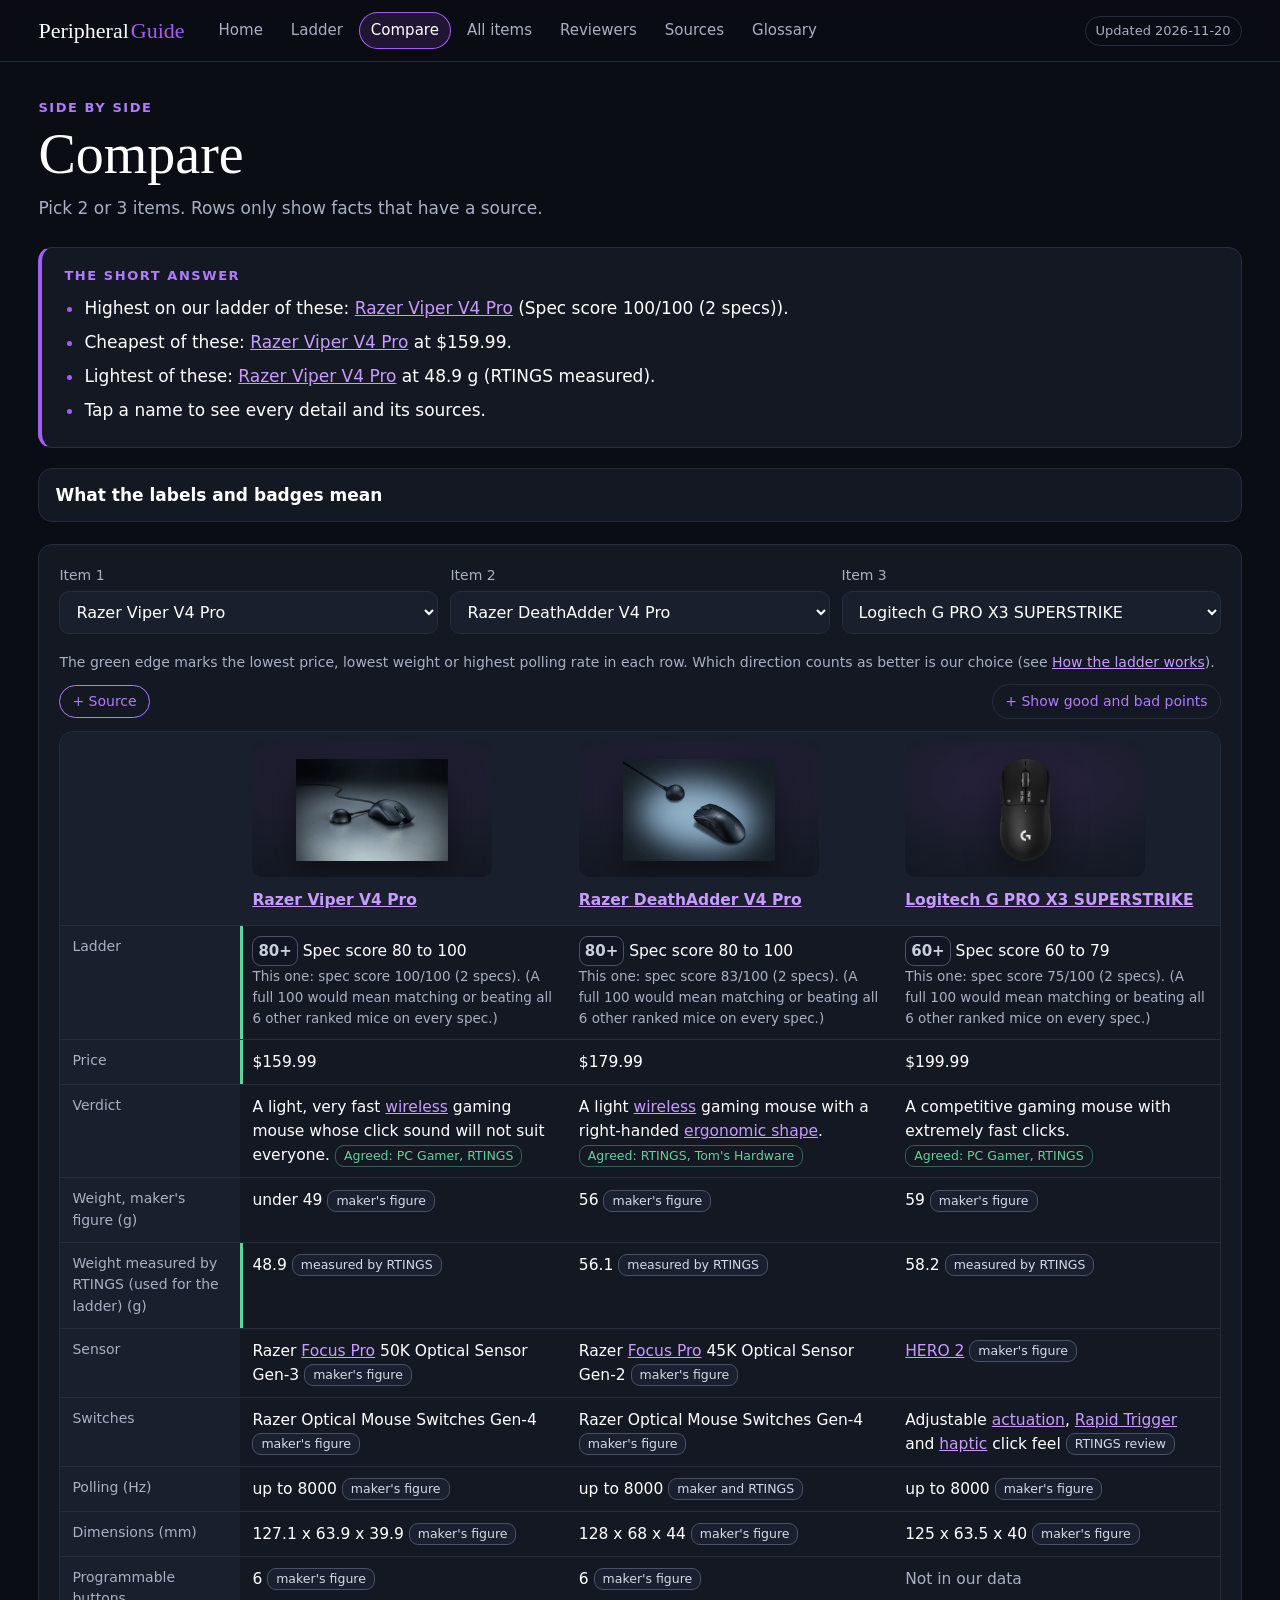
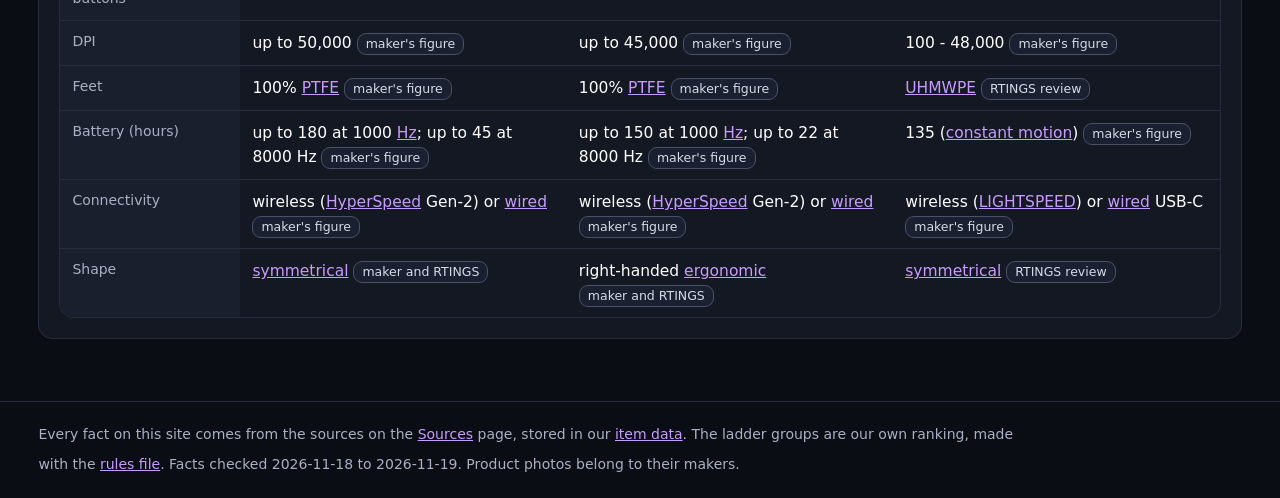
==== compare.html @ bcad7856 "Add files via upload" ====
<!doctype html>
<html lang="en"><head><meta charset="utf-8"><meta name="viewport" content="width=device-width,initial-scale=1">
<title>Compare · Peripheral Guide</title><meta name="description" content="Pick 2 or 3 items. Rows only show facts that have a source.">
<link rel="stylesheet" href="assets/style.css"></head>
<body data-page="compare">
<header class="top"><div class="top-in"><a class="brand" href="index.html">Peripheral<span>Guide</span></a>
<button class="menu-btn" type="button" aria-expanded="false" aria-controls="mainnav">Menu</button><nav id="mainnav" aria-label="Main"><a href="index.html">Home</a><a href="ladder.html">Ladder</a><a href="compare.html" aria-current="page">Compare</a><a href="items.html">All items</a><a href="reviewers.html">Reviewers</a><a href="sources.html">Sources</a><a href="glossary.html">Glossary</a></nav><span class="updated">Updated 2026-11-20</span></div></header>
<main>
<div class="hero"><p class="label">Side by side</p><h1>Compare</h1><p class="help">Pick 2 or 3 items. Rows only show facts that have a source.</p></div>
<section class="answer" aria-label="Short answer"><h2>The short answer</h2><ul><li><span class="js-fill">Pick items above to see the answer.</span></li></ul></section>
<details class="keys"><summary>What the labels and badges mean</summary><div class="keys-in"><div><h3>Labels on sentences</h3><dl><dt><span class="chip agreed">Agreed</span></dt><dd>Two or more different <a class="gl" href="glossary.html#outlet" title="Our word for one review site or reviewer, like RTINGS, PC Gamer or boardzy. When an outlet puts an item on its best-of list or in its top group, we say it &quot;recommends&quot; the item. Each outlet counts once, even if it recommends an item in two lists.">outlets</a> say it.</dd><dt><span class="chip opinion">Opinion: NAME</span></dt><dd>Only one outlet says it.</dd><dt><span class="chip fact">Fact</span></dt><dd>A spec, price or test result from a maker page or a lab test (RTINGS). No opinion in it.</dd><dt><span class="chip reported">Reported: NAME</span></dt><dd>A plain fact, not an opinion, but only a review site or a store states it. No maker page or lab test confirms it yet.</dd><dt><span class="chip unverified">Unverified</span></dt><dd>We could not confirm it. It is not used for ranking, filters or "cheapest".</dd></dl></div><div><h3>Badges on cards</h3><dl><dt><span class="tier t-S" role="img" aria-label="Spec score group 80 to 100">80+</span><span class="tier t-A" role="img" aria-label="Spec score group 60 to 79">60+</span><span class="tier t-B" role="img" aria-label="Spec score group 40 to 59">40+</span><span class="tier t-C" role="img" aria-label="Spec score group under 40">&lt;40</span></dt><dd>Mice and keyboards only: our spec score out of 100. It counts only 2 or 3 gaming specs, not comfort, shape or features. It is not an overall grade.</dd><dt><span class="tier t-SRC" role="img" aria-label="Recommended by 2 outlets">2</span><span class="tier t-SRC" role="img" aria-label="Recommended by 1 outlet">1</span></dt><dd>Mousepads and skates only: how many outlets recommend it. A number, not a grade.</dd><dt><span class="tier t-X" role="img" aria-label="Avoid: a reviewer says to avoid it">✕</span></dt><dd>A reviewer says to avoid it.</dd><dt><span class="tier t-NA" role="img" aria-label="Not ranked">?</span></dt><dd>Not ranked: a spec we compare is missing or not comparable.</dd><dt><span class="tier t-NA" role="img" aria-label="Built for work, not ranked">W</span></dt><dd>Built for work, so not ranked on gaming specs.</dd></dl></div></div><p class="small"><a href="glossary.html">Glossary of words</a> · <a href="ladder.html">How the ladder works</a></p></details>
<section class="block"><div class="pickers"><label>Item 1<select id="pick1"><optgroup label="Mice"><option value="corsair-katar-pro-xt">Corsair KATAR PRO XT</option><option value="logitech-g-pro-x-superlight-2">Logitech G PRO X SUPERLIGHT 2</option><option value="logitech-g-pro-x3-superstrike">Logitech G PRO X3 SUPERSTRIKE</option><option value="logitech-g305-lightspeed">Logitech G305 LIGHTSPEED</option><option value="logitech-g502-x-plus">Logitech G502 X PLUS</option><option value="logitech-mx-master-4">Logitech MX Master 4</option><option value="razer-basilisk-v3">Razer Basilisk V3</option><option value="razer-deathadder-v4-pro">Razer DeathAdder V4 Pro</option><option value="razer-viper-v4-pro">Razer Viper V4 Pro</option><option value="vxe-r1-pro">VXE R1 Pro (Dragonfly R1 Pro)</option></optgroup><optgroup label="Keyboards"><option value="asus-rog-strix-scope-ii-96-wireless">ASUS ROG Strix Scope II 96 Wireless</option><option value="corsair-k70-core">Corsair K70 CORE</option><option value="ducky-ok-m">Ducky OK-M</option><option value="keychron-k2-ultra-8k">Keychron K2 Ultra 8K</option><option value="keychron-q6-ultra-8k">Keychron Q6 Ultra 8K</option><option value="keychron-v1-ultra-8k">Keychron V1 Ultra 8K</option><option value="lemokey-p1-he">Lemokey P1 HE</option><option value="logitech-mx-keys-s">Logitech MX Keys S</option><option value="monsgeek-fun60-ultra">MonsGeek FUN60 Ultra</option><option value="wooting-80he">Wooting 80HE</option></optgroup><optgroup label="Mousepads"><option value="artisan-ninja-fx-zero">ARTISAN NINJA FX ZERO</option><option value="cooler-master-mp511">Cooler Master MP511</option><option value="corsair-mm350">Corsair MM350</option><option value="logitech-powerplay-2">Logitech G POWERPLAY 2</option><option value="pulsar-superglide-glass-pad">Pulsar Superglide Glass Mousepad</option><option value="razer-atlas">Razer Atlas</option><option value="razer-firefly-v2-pro">Razer Firefly V2 Pro</option><option value="steelseries-qck-heavy">SteelSeries QcK Heavy</option><option value="zowie-g-sr-ii">ZOWIE G-SR II</option></optgroup><optgroup label="Mouse skates"><option value="corepad-skatez-pro-max">Corepad PRO MAX Skatez</option><option value="esptiger-ice-v2">ESPTiger ICE V2</option><option value="pulsar-superglide-skates">Pulsar Superglide (glass skates)</option><option value="unusual-way-magic-ice">Unusual Way Magic Ice</option><option value="xraypad-jade">X-raypad Jade</option><option value="xraypad-obsidian">X-raypad Obsidian</option><option value="xraypad-obsidian-air">X-raypad Obsidian Air</option><option value="xraypad-obsidian-pro">X-raypad Obsidian Pro</option></optgroup></select></label><label>Item 2<select id="pick2"><optgroup label="Mice"><option value="corsair-katar-pro-xt">Corsair KATAR PRO XT</option><option value="logitech-g-pro-x-superlight-2">Logitech G PRO X SUPERLIGHT 2</option><option value="logitech-g-pro-x3-superstrike">Logitech G PRO X3 SUPERSTRIKE</option><option value="logitech-g305-lightspeed">Logitech G305 LIGHTSPEED</option><option value="logitech-g502-x-plus">Logitech G502 X PLUS</option><option value="logitech-mx-master-4">Logitech MX Master 4</option><option value="razer-basilisk-v3">Razer Basilisk V3</option><option value="razer-deathadder-v4-pro">Razer DeathAdder V4 Pro</option><option value="razer-viper-v4-pro">Razer Viper V4 Pro</option><option value="vxe-r1-pro">VXE R1 Pro (Dragonfly R1 Pro)</option></optgroup><optgroup label="Keyboards"><option value="asus-rog-strix-scope-ii-96-wireless">ASUS ROG Strix Scope II 96 Wireless</option><option value="corsair-k70-core">Corsair K70 CORE</option><option value="ducky-ok-m">Ducky OK-M</option><option value="keychron-k2-ultra-8k">Keychron K2 Ultra 8K</option><option value="keychron-q6-ultra-8k">Keychron Q6 Ultra 8K</option><option value="keychron-v1-ultra-8k">Keychron V1 Ultra 8K</option><option value="lemokey-p1-he">Lemokey P1 HE</option><option value="logitech-mx-keys-s">Logitech MX Keys S</option><option value="monsgeek-fun60-ultra">MonsGeek FUN60 Ultra</option><option value="wooting-80he">Wooting 80HE</option></optgroup><optgroup label="Mousepads"><option value="artisan-ninja-fx-zero">ARTISAN NINJA FX ZERO</option><option value="cooler-master-mp511">Cooler Master MP511</option><option value="corsair-mm350">Corsair MM350</option><option value="logitech-powerplay-2">Logitech G POWERPLAY 2</option><option value="pulsar-superglide-glass-pad">Pulsar Superglide Glass Mousepad</option><option value="razer-atlas">Razer Atlas</option><option value="razer-firefly-v2-pro">Razer Firefly V2 Pro</option><option value="steelseries-qck-heavy">SteelSeries QcK Heavy</option><option value="zowie-g-sr-ii">ZOWIE G-SR II</option></optgroup><optgroup label="Mouse skates"><option value="corepad-skatez-pro-max">Corepad PRO MAX Skatez</option><option value="esptiger-ice-v2">ESPTiger ICE V2</option><option value="pulsar-superglide-skates">Pulsar Superglide (glass skates)</option><option value="unusual-way-magic-ice">Unusual Way Magic Ice</option><option value="xraypad-jade">X-raypad Jade</option><option value="xraypad-obsidian">X-raypad Obsidian</option><option value="xraypad-obsidian-air">X-raypad Obsidian Air</option><option value="xraypad-obsidian-pro">X-raypad Obsidian Pro</option></optgroup></select></label><label>Item 3<select id="pick3"><option value="">None</option><optgroup label="Mice"><option value="corsair-katar-pro-xt">Corsair KATAR PRO XT</option><option value="logitech-g-pro-x-superlight-2">Logitech G PRO X SUPERLIGHT 2</option><option value="logitech-g-pro-x3-superstrike">Logitech G PRO X3 SUPERSTRIKE</option><option value="logitech-g305-lightspeed">Logitech G305 LIGHTSPEED</option><option value="logitech-g502-x-plus">Logitech G502 X PLUS</option><option value="logitech-mx-master-4">Logitech MX Master 4</option><option value="razer-basilisk-v3">Razer Basilisk V3</option><option value="razer-deathadder-v4-pro">Razer DeathAdder V4 Pro</option><option value="razer-viper-v4-pro">Razer Viper V4 Pro</option><option value="vxe-r1-pro">VXE R1 Pro (Dragonfly R1 Pro)</option></optgroup><optgroup label="Keyboards"><option value="asus-rog-strix-scope-ii-96-wireless">ASUS ROG Strix Scope II 96 Wireless</option><option value="corsair-k70-core">Corsair K70 CORE</option><option value="ducky-ok-m">Ducky OK-M</option><option value="keychron-k2-ultra-8k">Keychron K2 Ultra 8K</option><option value="keychron-q6-ultra-8k">Keychron Q6 Ultra 8K</option><option value="keychron-v1-ultra-8k">Keychron V1 Ultra 8K</option><option value="lemokey-p1-he">Lemokey P1 HE</option><option value="logitech-mx-keys-s">Logitech MX Keys S</option><option value="monsgeek-fun60-ultra">MonsGeek FUN60 Ultra</option><option value="wooting-80he">Wooting 80HE</option></optgroup><optgroup label="Mousepads"><option value="artisan-ninja-fx-zero">ARTISAN NINJA FX ZERO</option><option value="cooler-master-mp511">Cooler Master MP511</option><option value="corsair-mm350">Corsair MM350</option><option value="logitech-powerplay-2">Logitech G POWERPLAY 2</option><option value="pulsar-superglide-glass-pad">Pulsar Superglide Glass Mousepad</option><option value="razer-atlas">Razer Atlas</option><option value="razer-firefly-v2-pro">Razer Firefly V2 Pro</option><option value="steelseries-qck-heavy">SteelSeries QcK Heavy</option><option value="zowie-g-sr-ii">ZOWIE G-SR II</option></optgroup><optgroup label="Mouse skates"><option value="corepad-skatez-pro-max">Corepad PRO MAX Skatez</option><option value="esptiger-ice-v2">ESPTiger ICE V2</option><option value="pulsar-superglide-skates">Pulsar Superglide (glass skates)</option><option value="unusual-way-magic-ice">Unusual Way Magic Ice</option><option value="xraypad-jade">X-raypad Jade</option><option value="xraypad-obsidian">X-raypad Obsidian</option><option value="xraypad-obsidian-air">X-raypad Obsidian Air</option><option value="xraypad-obsidian-pro">X-raypad Obsidian Pro</option></optgroup></select></label></div><div id="cmp"></div></section>
</main>
<footer><p>Every fact on this site comes from the sources on the <a href="sources.html">Sources</a> page, stored in our <a href="data/items.json">item data</a>. The ladder groups are our own ranking, made with the <a href="data/scoring.json">rules file</a>. Facts checked 2026-11-18 to 2026-11-19. Product photos belong to their makers.</p></footer>
<dialog id="detail" aria-label="Item details"><div class="dlg"><div class="dlg-bar"><button class="close" type="button" aria-label="Close">×</button></div><div id="detail-body"></div></div></dialog>
<script src="assets/data.js"></script><script src="assets/app.js"></script>
</body></html>
---- assets/style.css ----
:root{
  --bg:#0b0d14; --panel:#141823; --panel2:#1a1f2d; --line:#262c3d; --text:#ffffff; --muted:#a9b0c3;
  --accent:#a35ef7; --accent-soft:rgba(163,94,247,.14);
  --ok:#5fd39a; --warn:#f2c14e; --bad:#ff7a7a;
  --serif: Georgia, "Iowan Old Style", "Palatino Linotype", "Times New Roman", serif;
  --sans: system-ui, -apple-system, "Segoe UI", Roboto, "Helvetica Neue", Arial, sans-serif;
  --r:14px;
}
*{box-sizing:border-box}
html{-webkit-text-size-adjust:100%}
body{margin:0;background:var(--bg);color:var(--text);font:400 17px/1.55 var(--sans);overflow-x:hidden}
a{color:#c79bff}
a:hover{color:#fff}
code{font-size:.88em;background:var(--panel2);padding:.1em .35em;border-radius:6px;overflow-wrap:anywhere}
b{font-weight:650}
img,svg{max-width:100%}

/* top bar */
.top{position:sticky;top:0;z-index:20;background:rgba(11,13,20,.92);backdrop-filter:blur(8px);border-bottom:1px solid var(--line)}
.top-in{display:flex;align-items:center;gap:8px 22px;flex-wrap:wrap;padding:12px clamp(16px,3vw,40px)}
.brand{font-family:var(--serif);font-size:22px;color:#fff;text-decoration:none;white-space:nowrap}
.brand span{color:var(--accent);margin-left:2px}
nav{display:flex;flex-wrap:wrap;gap:4px;flex:1}
nav a{color:var(--muted);text-decoration:none;padding:7px 12px;border-radius:999px;font-size:15px;white-space:nowrap}
nav a:hover{color:#fff;background:var(--panel)}
nav a[aria-current=page]{color:#fff;background:var(--accent-soft);box-shadow:inset 0 0 0 1px var(--accent)}
.updated{font-size:13px;color:var(--muted);border:1px solid var(--line);border-radius:999px;padding:4px 10px;white-space:nowrap}

main{padding:0 clamp(16px,3vw,40px) 40px}
.hero{padding:36px 0 18px}
.label{margin:0 0 6px;color:var(--accent);font-size:13px;font-weight:650;letter-spacing:.12em;text-transform:uppercase}
h1{font-family:var(--serif);font-weight:500;font-size:clamp(34px,5vw,56px);line-height:1.08;margin:0 0 10px}
h2{font-family:var(--serif);font-weight:500;font-size:clamp(24px,2.6vw,32px);margin:0 0 14px}
h3{font-size:18px;margin:0 0 4px;line-height:1.3}
.help{color:var(--muted);margin:0;max-width:70ch}

.answer{background:var(--panel);border:1px solid var(--line);border-left:4px solid var(--accent);border-radius:var(--r);padding:18px 22px;margin:8px 0 28px}
.answer h2{font-family:var(--sans);font-size:13px;font-weight:650;letter-spacing:.12em;text-transform:uppercase;color:var(--accent);margin:0 0 8px}
.answer ul{margin:0;padding-left:20px}
.answer li{margin:4px 0}
.answer li::marker{color:var(--accent)}

.block{background:var(--panel);border:1px solid var(--line);border-radius:var(--r);padding:20px;margin:0 0 22px}
.block.howto p{margin:0 0 10px;color:var(--muted)}
.block-head{display:flex;justify-content:space-between;align-items:baseline;gap:12px;flex-wrap:wrap}
.more{text-decoration:none;font-size:15px}
.small{font-size:14px;color:var(--muted)}
.plain{list-style:none;padding:0;margin:0}
.plain li{padding:6px 0;border-bottom:1px solid var(--line)}
.plain li:last-child{border-bottom:0}

/* cards */
.grid{display:grid;gap:16px;grid-template-columns:repeat(auto-fill,minmax(250px,1fr))}
.grid.tight{grid-template-columns:repeat(auto-fill,minmax(200px,1fr));gap:12px}
.card[hidden],[hidden]{display:none !important}
.card{background:var(--panel2);border:1px solid var(--line);border-radius:var(--r);overflow:hidden;cursor:pointer;display:flex;flex-direction:column;transition:border-color .15s,transform .15s;min-width:0}
.card:hover,.card:focus-visible{border-color:var(--accent);transform:translateY(-2px);outline:none}
.pic-wrap{position:relative;line-height:0}
.pic-box{position:relative;aspect-ratio:16/9;overflow:hidden;background:radial-gradient(120% 100% at 50% 30%,#2a2340 0%,#171b27 60%,#121521 100%)}
.pic{position:absolute;inset:0;display:block;width:100%;height:100%}
.pic-box.photo img{object-fit:contain;padding:7% 9%;filter:drop-shadow(0 10px 18px rgba(0,0,0,.45))}
.pic-box.fit-cover img{object-fit:cover;padding:0;filter:none}
.credit{font-size:12.5px;color:var(--muted);margin:6px 0 0;line-height:1.4}
.t-NA{color:var(--muted);border-style:dashed}
.card-body{padding:12px 14px 14px;display:flex;flex-direction:column;gap:4px;flex:1}
.card .meta{margin:0;color:var(--muted);font-size:15px}
.card .meta b{color:#fff}
.card .verdict{margin:4px 0 0;font-size:15px;color:#dfe3ee}
.card .open{margin:auto 0 0;padding-top:8px;font-size:13px;color:var(--accent)}
.card.compact h3{font-size:16px}
.tier{display:inline-grid;place-items:center;min-width:30px;height:30px;padding:0 6px;border-radius:9px;font-weight:700;font-size:15px;line-height:1;border:1px solid var(--line);background:#0f121b}
.pic-wrap .tier{position:absolute;top:10px;right:10px}
.tier.big{min-width:46px;height:46px;font-size:22px;border-radius:12px}
.t-S,.t-A,.t-B,.t-C{color:#c9cfdd;border-color:#4a5168;background:#121622}

/* chips */
.chip{display:inline-block;font-size:12.5px;line-height:1.3;padding:2px 8px;border-radius:999px;border:1px solid var(--line);white-space:normal;vertical-align:middle}
.chip.agreed{color:var(--ok);border-color:rgba(95,211,154,.4)}
.chip.opinion{color:var(--warn);border-color:rgba(242,193,78,.4)}
.chip.unverified{color:var(--bad);border-color:rgba(255,122,122,.45)}
.chip.fact{color:var(--muted)}

/* source toggles */
.srcbtn{font:inherit;font-size:14px;color:var(--accent);background:transparent;border:1px solid var(--accent);border-radius:999px;padding:5px 12px;cursor:pointer}
.srcbtn:hover{background:var(--accent-soft)}
.srcbox:not(.open) .srcbody{display:none}
.srcbody{margin-top:12px}
.srcsec:not(.open) .srcline{display:none}
.srcline{font-size:13.5px;color:var(--muted);margin:4px 0 0;overflow-wrap:anywhere}
.srcline a{color:#c79bff}

/* home */
.quick{display:grid;gap:12px;grid-template-columns:repeat(auto-fit,minmax(220px,1fr))}
.qbtn{display:flex;flex-direction:column;gap:4px;padding:16px;border:1px solid var(--line);border-radius:var(--r);background:var(--panel2);text-decoration:none;color:#fff}
.qbtn span{color:var(--muted);font-size:15px}
.qbtn:hover{border-color:var(--accent)}

/* ladder */
.lrow{display:grid;grid-template-columns:120px 1fr;gap:14px;padding:14px 0;border-top:1px solid var(--line)}
.lrow:first-of-type{border-top:0}
.lt{display:flex;flex-direction:column;gap:6px;align-items:flex-start}
.tiers li{display:flex;gap:10px;align-items:center;flex-wrap:wrap}

/* filters */
.filters{display:flex;flex-wrap:wrap;gap:12px;margin-bottom:12px}
.filters label,.pickers label{display:flex;flex-direction:column;gap:4px;font-size:14px;color:var(--muted);flex:1 1 160px;min-width:0}
.filters .grow{flex:2 1 260px}
input,select{font:inherit;font-size:16px;color:#fff;background:var(--panel2);border:1px solid var(--line);border-radius:10px;padding:10px 12px;width:100%;min-width:0}
input:focus,select:focus{outline:2px solid var(--accent);outline-offset:1px}
.count{color:var(--muted);margin:0 0 12px;font-size:15px}

/* compare */
.pickers{display:flex;flex-wrap:wrap;gap:12px;margin-bottom:18px}
.cmp{display:grid;border:1px solid var(--line);border-radius:var(--r);overflow:hidden}
.cmp > div{padding:10px 12px;border-top:1px solid var(--line);min-width:0;overflow-wrap:anywhere;font-size:15.5px}
.cmp .rl{color:var(--muted);font-size:14px;background:var(--panel2)}
.cmp .hd{border-top:0;background:var(--panel2)}
.cmp .hd .pic-box{border-radius:10px;margin-bottom:8px;max-width:240px}
.who{display:none}
.card.compact .pic-wrap .tier{display:none}
.cmp .best{box-shadow:inset 3px 0 0 var(--ok)}
.cmp ul{margin:0;padding-left:18px}
.cmp li{margin:3px 0}
.dash{color:var(--muted)}
.cmp-tools{display:flex;justify-content:space-between;align-items:center;gap:10px;flex-wrap:wrap;margin:0 0 12px}

/* reviewers */
.rgrid{display:grid;gap:12px;grid-template-columns:repeat(auto-fill,minmax(220px,1fr))}
.rcard{background:var(--panel2);border:1px solid var(--line);border-radius:var(--r);padding:14px}
.rcard .meta{color:var(--muted);font-size:14px;margin:0 0 8px}

/* sources */
.srcs .srow{display:flex;flex-direction:column;gap:2px;overflow-wrap:anywhere}
h4{margin:16px 0 4px;font-size:16px}

/* dialog */
dialog{padding:0;border:1px solid var(--line);border-radius:18px;background:var(--panel);color:#fff;width:min(900px,calc(100vw - 24px));max-height:calc(100dvh - 24px)}
dialog::backdrop{background:rgba(5,6,10,.75)}
.dlg{position:relative;padding:22px;overflow:auto;max-height:calc(100dvh - 26px)}
.dlg-bar{position:sticky;top:-22px;z-index:3;display:flex;justify-content:flex-end;align-items:center;margin:-22px -22px 10px;padding:8px 12px;background:var(--panel);border-bottom:1px solid var(--line)}
.close{font-size:26px;line-height:1;width:40px;height:40px;border-radius:50%;border:1px solid var(--line);background:var(--panel2);color:#fff;cursor:pointer;z-index:2}
.dhead{display:grid;grid-template-columns:minmax(0,300px) 1fr;gap:18px;align-items:start;margin-bottom:16px}
.dhead .pic-box{border-radius:12px}
.dhead h2{margin:0 0 6px;font-size:30px}
.dprice{font-size:22px;font-weight:650;margin:6px 0}
.dsec{border-top:1px solid var(--line);padding:14px 0}
.dsec-h{display:flex;justify-content:space-between;align-items:center;gap:10px;margin-bottom:8px}
.dsec-h h3{font-family:var(--serif);font-weight:500;font-size:21px}
.specs{display:grid;grid-template-columns:minmax(120px,220px) 1fr;gap:0}
.specs > div{padding:7px 0;border-bottom:1px solid var(--line);min-width:0;overflow-wrap:anywhere}
.specs .k{color:var(--muted);font-size:15px;padding-right:12px}
.note{display:block;font-size:13.5px;color:var(--muted)}
.pc{list-style:none;padding:0;margin:0}
.pc li{padding:6px 0;border-bottom:1px solid var(--line)}
.pc li:last-child{border-bottom:0}
.two{display:grid;grid-template-columns:1fr 1fr;gap:18px}
.btnrow{display:flex;gap:10px;flex-wrap:wrap;margin-top:10px}
.btn{display:inline-block;text-decoration:none;color:#fff;background:var(--accent);border-radius:999px;padding:7px 14px;font-size:15px}

footer{border-top:1px solid var(--line);padding:18px clamp(16px,3vw,40px);color:var(--muted);font-size:14px}
footer p{margin:0;max-width:110ch}

@media (max-width:760px){
  .top-in{gap:6px 12px;padding:10px 14px}
  .brand{font-size:19px}
  nav{order:3;flex-basis:100%;gap:2px}
  nav a{padding:6px 9px;font-size:14px}
  .updated{margin-left:auto;font-size:12px}
  .hero{padding:24px 0 12px}
  .block{padding:16px}
  .lrow{grid-template-columns:1fr}
  .lt{flex-direction:row;align-items:center}
  .dhead{grid-template-columns:1fr}
  .two{grid-template-columns:1fr}
  .specs{grid-template-columns:1fr}
  .specs .k{border-bottom:0;padding-bottom:0}
  .dlg{padding:16px}
  .dlg-bar{top:-16px;margin:-16px -16px 8px;padding:6px 8px}
  .grid{grid-template-columns:1fr}
  .grid.tight{grid-template-columns:repeat(auto-fill,minmax(150px,1fr))}
  .cmp{grid-template-columns:1fr !important}
  .cmp > div{border-top:0;padding:6px 14px}
  .cmp .rl{border-top:1px solid var(--line);padding-top:10px;font-weight:650;color:#fff;font-size:15px}
  .cmp .rl.empty{display:none}
  .cmp .hd{padding:8px 14px}
  .cmp .hd .pic-box{display:none}
  .who{display:block;font-size:12.5px;color:var(--accent);font-weight:650}
  .cmp .best{box-shadow:inset 3px 0 0 var(--ok)}
  .card{flex-direction:row}
  .card .pic-wrap{flex:0 0 118px}
  .card .pic-wrap{align-self:flex-start}
  .card .pic-box{aspect-ratio:4/3}
  .pic-wrap .tier{top:6px;right:6px;min-width:26px;height:26px;font-size:13px}
  .card-body{padding:10px 12px}
  .card .open{padding-top:4px}
  .grid.tight{grid-template-columns:1fr}
  .filters label{flex:1 1 130px}
  .filters .grow{flex-basis:100%}
}

/* review fixes */
.menu-btn{display:none;font:inherit;font-size:14px;color:#fff;background:var(--panel2);border:1px solid var(--line);border-radius:999px;padding:6px 14px;min-height:36px;cursor:pointer}
.legend{font-size:14px;color:var(--muted);margin:-14px 0 24px;line-height:1.9}
.answer a,a.more,.legend a{display:inline-block;min-height:26px;line-height:26px}
.answer li{line-height:1.8}
@media (max-width:760px){
  .menu-btn{display:inline-block;margin-left:auto;order:2}
  .updated{order:3;margin-left:0;flex-basis:100%;text-align:left;border:0;padding:0}
  nav{display:none}
  .top.open nav{display:flex;order:4;flex-basis:100%}
  .top.open nav a{min-height:36px;display:inline-flex;align-items:center}
  .home-grid .card:nth-child(n+4){display:none}
  .card .verdict{display:none}
  .card .dated{font-size:12.5px}
  .cmp{grid-template-columns:repeat(var(--n),minmax(0,1fr)) !important}
  .cmp > div{padding:6px 8px;font-size:14px}
  .cmp .rl{grid-column:1/-1;padding:10px 8px 2px}
  .cmp .hd{font-size:14px}
  .who{display:none !important}
  .cmp ul{padding-left:14px}
  .cmp .chip{font-size:11.5px}
}
@media (max-width:760px){
  .grid{gap:10px}
  .card .pic-wrap{flex:0 0 96px}
  .card-body{padding:8px 10px;gap:2px}
  .card h3{font-size:16px;line-height:1.25;margin:0}
  .card .meta,.card .tierline{font-size:14px;line-height:1.35;margin:0}
  .card .dated{margin:0}
  .card .open{display:none}
}
@media (max-width:760px){
  .cmp .pl{display:none}
  .cmp > div{font-size:13.5px;line-height:1.4}
  .pickers{gap:6px}
  .pickers label{flex:1 1 100%;flex-direction:row;align-items:center;gap:8px}
  .pickers select{flex:1;min-height:40px;padding:6px 10px}
}
.cmp-foot{font-size:14px;color:var(--muted)}
/* review 2 fixes */
footer a,.cmp .hd a{display:inline-block;padding:3px 0;min-height:24px}
.answer a{display:inline;padding:4px 0;min-height:0;line-height:inherit}
.answer li{line-height:1.75}
.psize{font-size:.85em;color:var(--muted);font-weight:400}
.gnote{font-size:15px;color:#dfe3ee;margin:6px 0 0}
.tierkey .tier{min-width:22px;height:22px;font-size:12px;margin-right:2px;vertical-align:middle}
.card .verdict .chip{white-space:nowrap}
.cmp .hd b{hyphens:auto;-webkit-hyphens:auto;overflow-wrap:normal;word-break:normal}
@media (min-width:761px) and (max-width:1100px){
  .grid,.grid.tight{grid-template-columns:repeat(auto-fill,minmax(300px,1fr))}
  .card{flex-direction:row}
  .card .pic-wrap{flex:0 0 140px;align-self:flex-start}
  .card .pic-box{aspect-ratio:4/3}
  .card-body{padding:10px 12px;gap:3px}
  .card h3{font-size:16.5px;margin:0}
  .card .open{display:none}
  .lrow{grid-template-columns:96px 1fr}
}
@media (max-width:760px){
  .cmp .chip .cn{display:none}
  .cmp .hd{font-size:13.5px;line-height:1.3}
  .cmp .hd b{font-size:13.5px}
  .card .tierline:empty{display:none}
}
@media (min-width:761px) and (max-width:1100px){
  .grid,.grid.tight{grid-template-columns:repeat(auto-fill,minmax(260px,1fr))}
  .card .pic-wrap{flex:0 0 112px}
}
@media (max-width:1100px){
  .card.compact .pic-wrap{flex:0 0 84px}
  .card.compact .dated{display:none}
  .card.compact h3{font-size:15.5px}
}
@media (min-width:761px) and (max-width:1100px){
  .card .meta,.card .tierline,.card .verdict{font-size:14.5px;line-height:1.4;margin:0}
  .card .dated{margin:0;font-size:13px}
}
.jump{display:flex;flex-wrap:wrap;gap:8px;align-items:center;margin:0 0 16px;font-size:14px;color:var(--muted)}
.jump a{display:inline-flex;align-items:center;min-height:32px;padding:0 12px;border:1px solid var(--line);border-radius:999px;color:#fff;text-decoration:none;background:var(--panel2)}
.block[id]{scroll-margin-top:80px}
@media (min-width:1101px){
.card.compact{flex-direction:row}
.card.compact .pic-wrap{flex:0 0 110px;align-self:flex-start}
.card.compact .pic-box{aspect-ratio:4/3}
.card.compact .open{display:none}
.card.compact .card-body{padding:10px 12px;gap:3px}
.card.compact .meta,.card.compact .tierline{font-size:14.5px;line-height:1.4;margin:0}
.card.compact .dated{display:none}
.grid.tight{grid-template-columns:repeat(auto-fill,minmax(280px,1fr))}
}
.card-body{min-width:0}
.card .verdict .chip{white-space:normal}
@media (max-width:760px){
  .cmp .hd .bn{display:none}
  .cmp .hd b{font-size:12.5px;overflow-wrap:anywhere}
}
@media (max-width:760px){
  .cmp .hd b{hyphens:manual;-webkit-hyphens:manual;overflow-wrap:normal;word-break:normal;font-size:12.5px}
  .cmp > div{padding-left:6px;padding-right:6px}
  #cmp{margin:0 -6px}
}
/* review 3: source groups look different from spec letters */
.tier.t-SRC{border-radius:999px;color:#9fe0c0;border-color:#2f6b52;background:#0f1a16}
.tier.t-X{border-radius:999px;color:#ff9b9b;border-color:#7a3434;background:#1d1111}
details.keys{background:var(--panel);border:1px solid var(--line);border-radius:var(--r);padding:10px 16px;margin:-8px 0 22px}
details.keys summary{cursor:pointer;font-weight:650;min-height:32px;display:flex;align-items:center}
.keys-in{display:grid;grid-template-columns:1fr 1fr;gap:6px 32px;margin-top:8px}
.keys-in h3{font-size:15px;margin:6px 0;color:var(--muted);font-family:inherit;font-weight:650}
.keys-in dl{display:grid;grid-template-columns:max-content 1fr;gap:6px 12px;margin:0;font-size:14.5px;align-items:center}
.keys-in dt{display:flex;gap:4px}
.keys-in dd{margin:0;color:#dfe3ee}
.keys-in .tier{min-width:24px;height:24px;font-size:12.5px}
@media (max-width:760px){.keys-in{grid-template-columns:1fr}}
.dated.old{color:#ffcf8a}
/* contrast: accent-coloured text uses a lighter purple (5.5:1 or more on every panel) */
:root{--accent-text:#b07bff}
.card .open,.srcbtn,.who,.label,.answer h2,.jump a:hover{color:var(--accent-text)}
.srcbtn{border-color:var(--accent-text)}
@media (max-width:760px){
  .top-in{padding:8px 14px;gap:4px 10px;flex-wrap:nowrap}
  .updated{order:2;flex-basis:auto;margin-left:auto;font-size:11.5px;white-space:nowrap;border:0;padding:0}
  .menu-btn{order:3;margin-left:6px;min-height:34px;padding:4px 12px}
  .top.open .top-in{flex-wrap:wrap}
  .cmp .chip{font-size:12.5px}
  .hero{padding:16px 0 8px}
}
details.guide-d summary{cursor:pointer;display:flex;align-items:baseline;gap:12px;flex-wrap:wrap;list-style:none;min-height:32px}
details.guide-d summary::-webkit-details-marker{display:none}
details.guide-d summary h2{margin:0}
details.guide-d summary::after{content:"+ Open";margin-left:auto;font-size:14px;color:var(--accent-text)}
details.guide-d[open] summary::after{content:"− Close"}
.guide{display:grid;grid-template-columns:1fr 1fr;gap:14px 28px;margin-top:12px}
.gq h3{font-size:17px;margin:4px 0 6px}
.tablewrap{max-width:100%}
.gt{border-collapse:collapse;width:100%;font-size:15px}
.gt th,.gt td{text-align:left;padding:7px 10px;border-top:1px solid var(--line);vertical-align:top}
.gt th{color:var(--muted);font-weight:600;font-size:14px}
.keys a{display:inline-block;min-height:24px;line-height:24px}
@media (max-width:760px){
  .guide{grid-template-columns:1fr}
  .gt thead{display:none}
  .gt,.gt tbody,.gt tr,.gt td{display:block;width:auto}
  .gt tr{border-top:1px solid var(--line);padding:8px 0}
  .gt td{border:0;padding:2px 0}
  .top-in{display:grid;grid-template-columns:1fr auto;grid-template-areas:"brand menu" "upd menu" "nav nav";gap:0 10px;padding:6px 14px}
  .brand{grid-area:brand;line-height:1.2}
  .updated{grid-area:upd;margin:0;text-align:left;font-size:11.5px;line-height:1.3}
  .menu-btn{grid-area:menu;align-self:center;margin:0}
  .top.open nav{grid-area:nav;padding-top:6px}
}
.brand{display:inline-block;min-height:26px;line-height:26px}
.gt td:first-child a,.guide li > a,.guide li b > a{display:inline-block;min-height:24px;padding:2px 0}
@media (min-width:761px){
  .guide{grid-template-areas:"q1 q1" "q2 q2" "q3 q4"}
  .gq:nth-child(1){grid-area:q1}.gq:nth-child(2){grid-area:q2}.gq:nth-child(3){grid-area:q3}.gq:nth-child(4){grid-area:q4}
}
.chip.claim{color:#d6dbe8;border-color:#4a5168;background:#1b2030}
.jump.letters a{min-width:36px;justify-content:center;padding:0 8px}
[id^="letter-"]{display:block;scroll-margin-top:80px}
.tier{min-width:30px;padding:0 5px;width:auto}
.tier.big{min-width:46px;padding:0 6px}
.chip.neutral{color:#c9cfdd;border-color:#4a5168;background:#1b2030}
.rcard p{margin:6px 0}
/* review 4 layout */
.pic-box.draw{position:relative}
.nophoto{position:absolute;left:0;right:0;bottom:4px;text-align:center;font-size:12px;color:#dfe3ee;text-shadow:0 1px 2px #000}
.card .verdict{font-size:16px;line-height:1.45}
.card .meta{font-size:15px}
.card .tierline,.card .dated{font-size:13.5px;line-height:1.4;color:var(--muted)}
@media (max-width:760px){.updated{font-size:13px}.nophoto{font-size:12px;bottom:2px}}
@media (max-width:760px){
  .cmp .chip .cn{display:inline}
  .cmp .chip{white-space:normal;line-height:1.3;display:inline-block;max-width:100%}
}
.home-grid{align-items:start}
.tierline .short{display:none}
@media (max-width:760px){.tierline .long{display:none}.tierline .short{display:inline}}
@media (max-width:760px){
  .quick{grid-template-columns:1fr 1fr !important;gap:8px}
  .quick .qbtn span{display:none}
  .quick .qbtn{padding:12px;min-height:56px;display:flex;align-items:center}
}
details.howd > summary{cursor:pointer;list-style:none;display:flex;align-items:center;min-height:32px}
details.howd > summary::-webkit-details-marker{display:none}
details.howd > summary h2{margin:0}
details.howd > summary::after{content:"+ Open";margin-left:auto;font-size:14px;color:var(--accent-text)}
details.howd[open] > summary::after{content:"− Close"}
/* review 5: glossary letter groups, phone legend, no-photo label */
details.gl-letter{border-top:1px solid var(--line);padding:6px 0}
details.gl-letter>summary{cursor:pointer;display:flex;gap:12px;align-items:baseline;min-height:40px;padding:6px 0;list-style:none}
details.gl-letter>summary::-webkit-details-marker{display:none}
details.gl-letter>summary .gl-L{font-size:22px;font-weight:700;color:var(--accent-text);min-width:28px}
details.gl-letter>summary .small{color:var(--muted)}
details.gl-letter[open]>summary .small{display:none}
.nophoto{line-height:1.4;bottom:6px;padding:0 4px}
@media (max-width:760px){.nophoto{bottom:5px}}
@media (max-width:560px){.keys-in dl{grid-template-columns:1fr;gap:2px 0}.keys-in dd{margin:0 0 10px}.keys-in dt{margin-top:4px}}
.chip.reported{color:#9cc3ff;border-color:rgba(130,170,255,.45)}
.callout{border:1px solid rgba(242,193,78,.35);background:rgba(242,193,78,.06);border-radius:10px;padding:10px 12px;margin:8px 0 12px;font-size:14.5px;line-height:1.5}
/* review 6 layout */
#detail .legend{padding-right:46px}
.grid.tight{grid-template-columns:repeat(auto-fit,minmax(min(250px,100%),1fr))}
@media (max-width:560px){.cmp ul{padding-left:16px;margin:4px 0}.cmp .chip.claim{border:0;padding:0;font-size:11px;color:var(--muted)}.cmp .chip.claim::before{content:"· "}}
.gt td a{display:inline-block;min-height:26px;line-height:26px}
@media (max-width:560px){.home-grid>.card:nth-child(n+3){display:none}}
@media (min-width:1024px){details.gl-letter .glist{display:grid;grid-template-columns:1fr 1fr;gap:0 28px;align-items:start}}
.legend-d{margin-top:16px;border-top:1px solid var(--line);padding-top:8px}.legend-d summary{cursor:pointer;min-height:32px;color:var(--muted)}
/* review 7 */
.home-grid{grid-template-columns:repeat(auto-fit,minmax(250px,1fr))}
.gq p a{display:inline-flex;align-items:center;min-height:32px;padding:0 2px}
.chip{font-family:var(--sans)}
.dsec-h h3 .chip{font-family:var(--sans);font-weight:400}
.card h3 a.card-link{color:inherit;text-decoration:none}
.card h3 a.card-link:hover,.card h3 a.card-link:focus-visible{text-decoration:underline}
.card{cursor:pointer}
@media (max-width:760px){
  .card .verdict{display:block;font-size:14px;line-height:1.4;margin:2px 0 0}
  .card .pic-wrap{display:flex;flex-direction:column;align-items:stretch;gap:6px}
  .pic-wrap .tier{position:static;order:2;align-self:flex-start}

}
.card h3 a.card-link{display:inline-block;min-height:24px}
.chip{border-radius:9px}
@media (max-width:760px){.card .dated:not(.old){display:none}}

/* Compare: good and bad points are folded until asked for */
.srcsec:not(.gb-open) .cmp .gb{display:none}
.gbbtn{background:none;border:1px solid var(--line);color:var(--accent-text);border-radius:999px;padding:6px 12px;min-height:32px;font:inherit;font-size:14px;cursor:pointer}
.swipe{display:none}
/* Compare with 3 items on a phone: the table scrolls sideways; row names stay pinned on the left */
@media (max-width:560px){
  .cmp[style*="--n:3"]{grid-template-columns:repeat(3,170px) !important;overflow-x:auto;-webkit-overflow-scrolling:touch;overscroll-behavior-x:contain}
  .cmp[style*="--n:3"] .rl{position:sticky;left:0;justify-self:start;width:calc(100vw - 52px);z-index:1}
  .cmp[style*="--n:3"] .hd{position:relative}
  .swipe{display:block;margin:-4px 0 8px}
}
/* Home: the short answer keeps one line per category; details fold out */
.more-d{margin-top:8px}
.more-d summary{cursor:pointer;color:var(--accent-text);min-height:32px;display:flex;align-items:center;font-size:15px}
.more-d ul{margin-top:6px}
/* Cards: show that they open. PC keeps "Open details"; phones get a chevron after the name (saves a line per card) */
@media (max-width:760px){.card h3 a.card-link::after{content:"\00a0›";content:"\00a0›" / "";color:var(--accent-text);font-weight:700}}
/* List links: at least 24 px to tap (links inside sentences stay as they are) */
.plain li > a,.age a,.callout a,.dated a,.gq li a,.gq ul a,.srcs a,.rgrid a{display:inline-block;min-height:24px;line-height:24px}
@media (max-width:1100px){.keys-in{grid-template-columns:1fr}}
.answer .lead{margin:4px 0 6px;font-size:15px;color:var(--muted)}
.evq{display:block;margin:3px 0 0;font-size:13px;color:#c9cfdd;font-style:italic;line-height:1.45}
.lead1{font-size:16px;margin:0 0 8px}
.howd2{margin:6px 0 10px}
.howd2 summary{cursor:pointer;color:var(--accent-text);min-height:32px;display:flex;align-items:center;font-size:14.5px}
/* Every inline link: 4 px of invisible padding above and below makes the tap area 24 px+ without moving text or breaking lines */
main a, #detail a, footer a{padding-top:4px;padding-bottom:4px}
.card h3 a.card-link{padding-top:2px;padding-bottom:2px}
#detail .credit a{padding-top:5px;padding-bottom:5px}
/* Compare: product names stay in view while scrolling down (a copy shown under the site header) */
.cmp-names{position:fixed;z-index:15;height:38px;overflow:hidden;background:var(--panel2);border:1px solid var(--line);border-top:0;border-radius:0 0 10px 10px;visibility:hidden;box-shadow:0 4px 10px rgba(0,0,0,.35)}
.cmp-names.on{visibility:visible}
.cmp-names span{position:absolute;top:0;height:38px;display:flex;align-items:center;padding:0 8px;font-weight:650;font-size:13.5px;line-height:1.15;overflow:hidden;color:#fff}
/* Compare: a shadow shows there is more to the side */
.cmp-wrap{position:relative}
.cmp-wrap::after,.cmp-wrap::before{content:"";position:absolute;top:1px;bottom:1px;width:26px;pointer-events:none;opacity:0;transition:opacity .2s;z-index:2}
.cmp-wrap::after{right:1px;background:linear-gradient(to left,rgba(0,0,0,.6),transparent);border-radius:0 var(--r) var(--r) 0}
.cmp-wrap::before{left:1px;background:linear-gradient(to right,rgba(0,0,0,.6),transparent);border-radius:var(--r) 0 0 var(--r)}
.cmp-wrap.more-right::after,.cmp-wrap.more-left::before{opacity:1}
@media (max-width:560px){
  .cmp[style*="--n:3"]{grid-template-columns:repeat(3,148px) !important}
  .cmp .chip{font-size:12px}
  .cmp .chip.claim{font-size:12px}
}
/* Text over pictures: always on its own solid backing, so contrast never depends on the image */
.nophoto{left:50%;right:auto;transform:translateX(-50%);width:max-content;max-width:94%;background:rgba(11,13,20,.92);border-radius:8px;padding:2px 8px;text-shadow:none;color:#eef1f7}
.tier.t-SRC{color:#b8f0d4}
.pic-wrap .tier{background:#0f121b}
.pic-wrap .tier.t-SRC{background:#0f1a16}
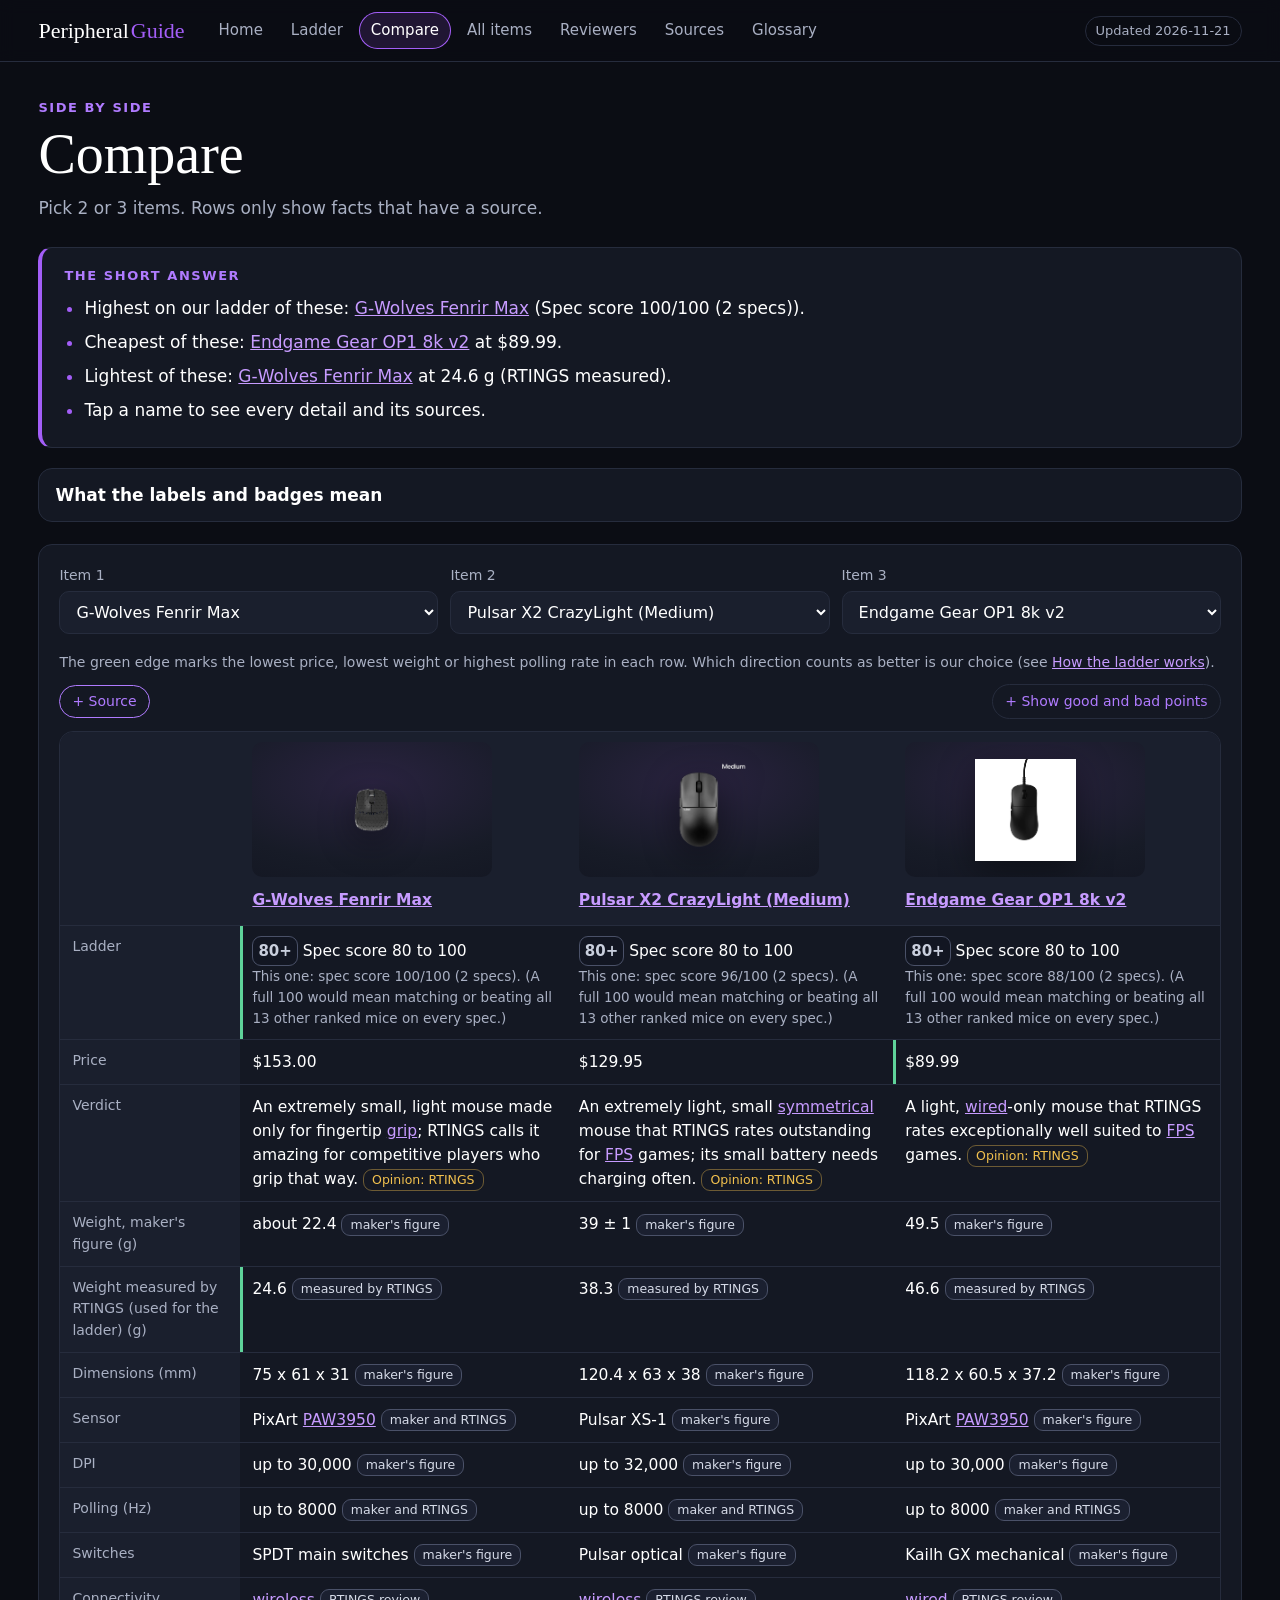
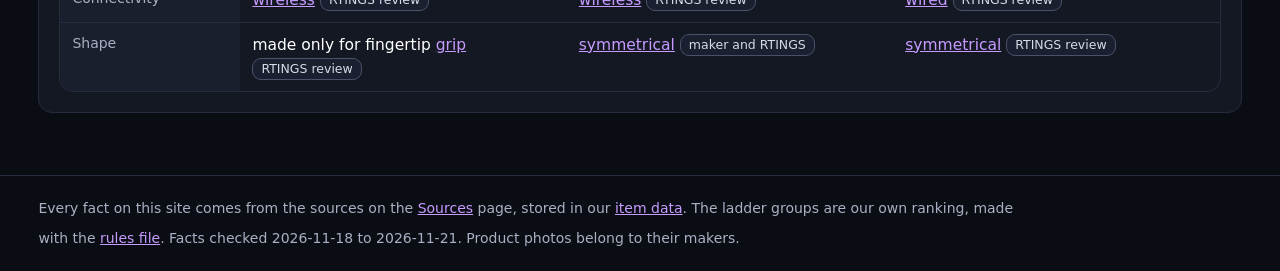
==== commit 4062760e: "Add files via upload" ====
--- a/compare.html
+++ b/compare.html
@@ -4,14 +4,14 @@
 <link rel="stylesheet" href="assets/style.css"></head>
 <body data-page="compare">
 <header class="top"><div class="top-in"><a class="brand" href="index.html">Peripheral<span>Guide</span></a>
-<button class="menu-btn" type="button" aria-expanded="false" aria-controls="mainnav">Menu</button><nav id="mainnav" aria-label="Main"><a href="index.html">Home</a><a href="ladder.html">Ladder</a><a href="compare.html" aria-current="page">Compare</a><a href="items.html">All items</a><a href="reviewers.html">Reviewers</a><a href="sources.html">Sources</a><a href="glossary.html">Glossary</a></nav><span class="updated">Updated 2026-11-20</span></div></header>
+<button class="menu-btn" type="button" aria-expanded="false" aria-controls="mainnav">Menu</button><nav id="mainnav" aria-label="Main"><a href="index.html">Home</a><a href="ladder.html">Ladder</a><a href="compare.html" aria-current="page">Compare</a><a href="items.html">All items</a><a href="reviewers.html">Reviewers</a><a href="sources.html">Sources</a><a href="glossary.html">Glossary</a></nav><span class="updated">Updated 2026-11-21</span></div></header>
 <main>
 <div class="hero"><p class="label">Side by side</p><h1>Compare</h1><p class="help">Pick 2 or 3 items. Rows only show facts that have a source.</p></div>
 <section class="answer" aria-label="Short answer"><h2>The short answer</h2><ul><li><span class="js-fill">Pick items above to see the answer.</span></li></ul></section>
 <details class="keys"><summary>What the labels and badges mean</summary><div class="keys-in"><div><h3>Labels on sentences</h3><dl><dt><span class="chip agreed">Agreed</span></dt><dd>Two or more different <a class="gl" href="glossary.html#outlet" title="Our word for one review site or reviewer, like RTINGS, PC Gamer or boardzy. When an outlet puts an item on its best-of list or in its top group, we say it &quot;recommends&quot; the item. Each outlet counts once, even if it recommends an item in two lists.">outlets</a> say it.</dd><dt><span class="chip opinion">Opinion: NAME</span></dt><dd>Only one outlet says it.</dd><dt><span class="chip fact">Fact</span></dt><dd>A spec, price or test result from a maker page or a lab test (RTINGS). No opinion in it.</dd><dt><span class="chip reported">Reported: NAME</span></dt><dd>A plain fact, not an opinion, but only a review site or a store states it. No maker page or lab test confirms it yet.</dd><dt><span class="chip unverified">Unverified</span></dt><dd>We could not confirm it. It is not used for ranking, filters or "cheapest".</dd></dl></div><div><h3>Badges on cards</h3><dl><dt><span class="tier t-S" role="img" aria-label="Spec score group 80 to 100">80+</span><span class="tier t-A" role="img" aria-label="Spec score group 60 to 79">60+</span><span class="tier t-B" role="img" aria-label="Spec score group 40 to 59">40+</span><span class="tier t-C" role="img" aria-label="Spec score group under 40">&lt;40</span></dt><dd>Mice and keyboards only: our spec score out of 100. It counts only 2 or 3 gaming specs, not comfort, shape or features. It is not an overall grade.</dd><dt><span class="tier t-SRC" role="img" aria-label="Recommended by 2 outlets">2</span><span class="tier t-SRC" role="img" aria-label="Recommended by 1 outlet">1</span></dt><dd>Mousepads and skates only: how many outlets recommend it. A number, not a grade.</dd><dt><span class="tier t-X" role="img" aria-label="Avoid: a reviewer says to avoid it">✕</span></dt><dd>A reviewer says to avoid it.</dd><dt><span class="tier t-NA" role="img" aria-label="Not ranked">?</span></dt><dd>Not ranked: a spec we compare is missing or not comparable.</dd><dt><span class="tier t-NA" role="img" aria-label="Built for work, not ranked">W</span></dt><dd>Built for work, so not ranked on gaming specs.</dd></dl></div></div><p class="small"><a href="glossary.html">Glossary of words</a> · <a href="ladder.html">How the ladder works</a></p></details>
-<section class="block"><div class="pickers"><label>Item 1<select id="pick1"><optgroup label="Mice"><option value="corsair-katar-pro-xt">Corsair KATAR PRO XT</option><option value="logitech-g-pro-x-superlight-2">Logitech G PRO X SUPERLIGHT 2</option><option value="logitech-g-pro-x3-superstrike">Logitech G PRO X3 SUPERSTRIKE</option><option value="logitech-g305-lightspeed">Logitech G305 LIGHTSPEED</option><option value="logitech-g502-x-plus">Logitech G502 X PLUS</option><option value="logitech-mx-master-4">Logitech MX Master 4</option><option value="razer-basilisk-v3">Razer Basilisk V3</option><option value="razer-deathadder-v4-pro">Razer DeathAdder V4 Pro</option><option value="razer-viper-v4-pro">Razer Viper V4 Pro</option><option value="vxe-r1-pro">VXE R1 Pro (Dragonfly R1 Pro)</option></optgroup><optgroup label="Keyboards"><option value="asus-rog-strix-scope-ii-96-wireless">ASUS ROG Strix Scope II 96 Wireless</option><option value="corsair-k70-core">Corsair K70 CORE</option><option value="ducky-ok-m">Ducky OK-M</option><option value="keychron-k2-ultra-8k">Keychron K2 Ultra 8K</option><option value="keychron-q6-ultra-8k">Keychron Q6 Ultra 8K</option><option value="keychron-v1-ultra-8k">Keychron V1 Ultra 8K</option><option value="lemokey-p1-he">Lemokey P1 HE</option><option value="logitech-mx-keys-s">Logitech MX Keys S</option><option value="monsgeek-fun60-ultra">MonsGeek FUN60 Ultra</option><option value="wooting-80he">Wooting 80HE</option></optgroup><optgroup label="Mousepads"><option value="artisan-ninja-fx-zero">ARTISAN NINJA FX ZERO</option><option value="cooler-master-mp511">Cooler Master MP511</option><option value="corsair-mm350">Corsair MM350</option><option value="logitech-powerplay-2">Logitech G POWERPLAY 2</option><option value="pulsar-superglide-glass-pad">Pulsar Superglide Glass Mousepad</option><option value="razer-atlas">Razer Atlas</option><option value="razer-firefly-v2-pro">Razer Firefly V2 Pro</option><option value="steelseries-qck-heavy">SteelSeries QcK Heavy</option><option value="zowie-g-sr-ii">ZOWIE G-SR II</option></optgroup><optgroup label="Mouse skates"><option value="corepad-skatez-pro-max">Corepad PRO MAX Skatez</option><option value="esptiger-ice-v2">ESPTiger ICE V2</option><option value="pulsar-superglide-skates">Pulsar Superglide (glass skates)</option><option value="unusual-way-magic-ice">Unusual Way Magic Ice</option><option value="xraypad-jade">X-raypad Jade</option><option value="xraypad-obsidian">X-raypad Obsidian</option><option value="xraypad-obsidian-air">X-raypad Obsidian Air</option><option value="xraypad-obsidian-pro">X-raypad Obsidian Pro</option></optgroup></select></label><label>Item 2<select id="pick2"><optgroup label="Mice"><option value="corsair-katar-pro-xt">Corsair KATAR PRO XT</option><option value="logitech-g-pro-x-superlight-2">Logitech G PRO X SUPERLIGHT 2</option><option value="logitech-g-pro-x3-superstrike">Logitech G PRO X3 SUPERSTRIKE</option><option value="logitech-g305-lightspeed">Logitech G305 LIGHTSPEED</option><option value="logitech-g502-x-plus">Logitech G502 X PLUS</option><option value="logitech-mx-master-4">Logitech MX Master 4</option><option value="razer-basilisk-v3">Razer Basilisk V3</option><option value="razer-deathadder-v4-pro">Razer DeathAdder V4 Pro</option><option value="razer-viper-v4-pro">Razer Viper V4 Pro</option><option value="vxe-r1-pro">VXE R1 Pro (Dragonfly R1 Pro)</option></optgroup><optgroup label="Keyboards"><option value="asus-rog-strix-scope-ii-96-wireless">ASUS ROG Strix Scope II 96 Wireless</option><option value="corsair-k70-core">Corsair K70 CORE</option><option value="ducky-ok-m">Ducky OK-M</option><option value="keychron-k2-ultra-8k">Keychron K2 Ultra 8K</option><option value="keychron-q6-ultra-8k">Keychron Q6 Ultra 8K</option><option value="keychron-v1-ultra-8k">Keychron V1 Ultra 8K</option><option value="lemokey-p1-he">Lemokey P1 HE</option><option value="logitech-mx-keys-s">Logitech MX Keys S</option><option value="monsgeek-fun60-ultra">MonsGeek FUN60 Ultra</option><option value="wooting-80he">Wooting 80HE</option></optgroup><optgroup label="Mousepads"><option value="artisan-ninja-fx-zero">ARTISAN NINJA FX ZERO</option><option value="cooler-master-mp511">Cooler Master MP511</option><option value="corsair-mm350">Corsair MM350</option><option value="logitech-powerplay-2">Logitech G POWERPLAY 2</option><option value="pulsar-superglide-glass-pad">Pulsar Superglide Glass Mousepad</option><option value="razer-atlas">Razer Atlas</option><option value="razer-firefly-v2-pro">Razer Firefly V2 Pro</option><option value="steelseries-qck-heavy">SteelSeries QcK Heavy</option><option value="zowie-g-sr-ii">ZOWIE G-SR II</option></optgroup><optgroup label="Mouse skates"><option value="corepad-skatez-pro-max">Corepad PRO MAX Skatez</option><option value="esptiger-ice-v2">ESPTiger ICE V2</option><option value="pulsar-superglide-skates">Pulsar Superglide (glass skates)</option><option value="unusual-way-magic-ice">Unusual Way Magic Ice</option><option value="xraypad-jade">X-raypad Jade</option><option value="xraypad-obsidian">X-raypad Obsidian</option><option value="xraypad-obsidian-air">X-raypad Obsidian Air</option><option value="xraypad-obsidian-pro">X-raypad Obsidian Pro</option></optgroup></select></label><label>Item 3<select id="pick3"><option value="">None</option><optgroup label="Mice"><option value="corsair-katar-pro-xt">Corsair KATAR PRO XT</option><option value="logitech-g-pro-x-superlight-2">Logitech G PRO X SUPERLIGHT 2</option><option value="logitech-g-pro-x3-superstrike">Logitech G PRO X3 SUPERSTRIKE</option><option value="logitech-g305-lightspeed">Logitech G305 LIGHTSPEED</option><option value="logitech-g502-x-plus">Logitech G502 X PLUS</option><option value="logitech-mx-master-4">Logitech MX Master 4</option><option value="razer-basilisk-v3">Razer Basilisk V3</option><option value="razer-deathadder-v4-pro">Razer DeathAdder V4 Pro</option><option value="razer-viper-v4-pro">Razer Viper V4 Pro</option><option value="vxe-r1-pro">VXE R1 Pro (Dragonfly R1 Pro)</option></optgroup><optgroup label="Keyboards"><option value="asus-rog-strix-scope-ii-96-wireless">ASUS ROG Strix Scope II 96 Wireless</option><option value="corsair-k70-core">Corsair K70 CORE</option><option value="ducky-ok-m">Ducky OK-M</option><option value="keychron-k2-ultra-8k">Keychron K2 Ultra 8K</option><option value="keychron-q6-ultra-8k">Keychron Q6 Ultra 8K</option><option value="keychron-v1-ultra-8k">Keychron V1 Ultra 8K</option><option value="lemokey-p1-he">Lemokey P1 HE</option><option value="logitech-mx-keys-s">Logitech MX Keys S</option><option value="monsgeek-fun60-ultra">MonsGeek FUN60 Ultra</option><option value="wooting-80he">Wooting 80HE</option></optgroup><optgroup label="Mousepads"><option value="artisan-ninja-fx-zero">ARTISAN NINJA FX ZERO</option><option value="cooler-master-mp511">Cooler Master MP511</option><option value="corsair-mm350">Corsair MM350</option><option value="logitech-powerplay-2">Logitech G POWERPLAY 2</option><option value="pulsar-superglide-glass-pad">Pulsar Superglide Glass Mousepad</option><option value="razer-atlas">Razer Atlas</option><option value="razer-firefly-v2-pro">Razer Firefly V2 Pro</option><option value="steelseries-qck-heavy">SteelSeries QcK Heavy</option><option value="zowie-g-sr-ii">ZOWIE G-SR II</option></optgroup><optgroup label="Mouse skates"><option value="corepad-skatez-pro-max">Corepad PRO MAX Skatez</option><option value="esptiger-ice-v2">ESPTiger ICE V2</option><option value="pulsar-superglide-skates">Pulsar Superglide (glass skates)</option><option value="unusual-way-magic-ice">Unusual Way Magic Ice</option><option value="xraypad-jade">X-raypad Jade</option><option value="xraypad-obsidian">X-raypad Obsidian</option><option value="xraypad-obsidian-air">X-raypad Obsidian Air</option><option value="xraypad-obsidian-pro">X-raypad Obsidian Pro</option></optgroup></select></label></div><div id="cmp"></div></section>
+<section class="block"><div class="pickers"><label>Item 1<select id="pick1"><optgroup label="Mice"><option value="arye-rcc-1">ARYE RCC-1</option><option value="corsair-katar-pro-xt">Corsair KATAR PRO XT</option><option value="endgame-gear-op1-8k-v2">Endgame Gear OP1 8k v2</option><option value="finalmouse-starlight-x">Finalmouse Starlight X (SLX)</option><option value="g-wolves-fenrir-max">G-Wolves Fenrir Max</option><option value="lamzu-thorn-v2">LAMZU THORN V2</option><option value="logitech-g-pro-x-superlight-2">Logitech G PRO X SUPERLIGHT 2</option><option value="logitech-g-pro-x3-superstrike">Logitech G PRO X3 SUPERSTRIKE</option><option value="logitech-g305-lightspeed">Logitech G305 LIGHTSPEED</option><option value="logitech-g502-x-plus">Logitech G502 X PLUS</option><option value="logitech-mx-master-4">Logitech MX Master 4</option><option value="pulsar-x2-crazylight">Pulsar X2 CrazyLight (Medium)</option><option value="razer-basilisk-v3">Razer Basilisk V3</option><option value="razer-deathadder-v4-pro">Razer DeathAdder V4 Pro</option><option value="razer-viper-v3-pro">Razer Viper V3 Pro</option><option value="razer-viper-v4-pro">Razer Viper V4 Pro</option><option value="vxe-r1-pro">VXE R1 Pro (Dragonfly R1 Pro)</option><option value="vxe-v3-pro">VXE V3 Pro (Dragonfly V3 Pro)</option><option value="wlmouse-huan">WLmouse HUAN</option></optgroup><optgroup label="Keyboards"><option value="asus-rog-strix-scope-ii-96-wireless">ASUS ROG Strix Scope II 96 Wireless</option><option value="atk-a87-pro">ATK A87 Pro</option><option value="corsair-k70-core">Corsair K70 CORE</option><option value="drunkdeer-a75">DrunkDeer A75</option><option value="ducky-ok-m">Ducky OK-M</option><option value="everglide-su75-pro">Everglide SU75 Pro</option><option value="keychron-k2-ultra-8k">Keychron K2 Ultra 8K</option><option value="keychron-q6-ultra-8k">Keychron Q6 Ultra 8K</option><option value="keychron-v1-ultra-8k">Keychron V1 Ultra 8K</option><option value="lemokey-p1-he">Lemokey P1 HE</option><option value="logitech-mx-keys-s">Logitech MX Keys S</option><option value="monsgeek-fun60-ultra">MonsGeek FUN60 Ultra</option><option value="wired-in-protagonist-he">Wired In Protagonist HE</option><option value="wooting-80he">Wooting 80HE</option></optgroup><optgroup label="Mousepads"><option value="artisan-ninja-fx-zero">ARTISAN NINJA FX ZERO</option><option value="cooler-master-mp511">Cooler Master MP511</option><option value="corsair-mm350">Corsair MM350</option><option value="lgg-saturn-pro">Lethal Gaming Gear Saturn Pro (now Pulsar eS Saturn Pro)</option><option value="logitech-powerplay-2">Logitech G POWERPLAY 2</option><option value="mitsuki-koku-cloth">MITSUKI Kokū — The Void (Cloth Edition)</option><option value="pulsar-superglide-glass-pad">Pulsar Superglide Glass Mousepad</option><option value="razer-atlas">Razer Atlas</option><option value="razer-firefly-v2-pro">Razer Firefly V2 Pro</option><option value="skypad-glass-3">SkyPAD Glass 3.0</option><option value="steelseries-qck-heavy">SteelSeries QcK Heavy</option><option value="tekkusai-kohaku-glass">Tekkusai Kohaku Glass Mousepad</option><option value="zowie-g-sr-ii">ZOWIE G-SR II</option></optgroup><optgroup label="Mouse skates"><option value="corepad-skatez-pro-max">Corepad PRO MAX Skatez</option><option value="esptiger-ice-v2">ESPTiger ICE V2</option><option value="pulsar-superglide-skates">Pulsar Superglide (glass skates)</option><option value="unusual-way-magic-ice">Unusual Way Magic Ice</option><option value="xraypad-jade">X-raypad Jade</option><option value="xraypad-obsidian">X-raypad Obsidian</option><option value="xraypad-obsidian-air">X-raypad Obsidian Air</option><option value="xraypad-obsidian-pro">X-raypad Obsidian Pro</option></optgroup></select></label><label>Item 2<select id="pick2"><optgroup label="Mice"><option value="arye-rcc-1">ARYE RCC-1</option><option value="corsair-katar-pro-xt">Corsair KATAR PRO XT</option><option value="endgame-gear-op1-8k-v2">Endgame Gear OP1 8k v2</option><option value="finalmouse-starlight-x">Finalmouse Starlight X (SLX)</option><option value="g-wolves-fenrir-max">G-Wolves Fenrir Max</option><option value="lamzu-thorn-v2">LAMZU THORN V2</option><option value="logitech-g-pro-x-superlight-2">Logitech G PRO X SUPERLIGHT 2</option><option value="logitech-g-pro-x3-superstrike">Logitech G PRO X3 SUPERSTRIKE</option><option value="logitech-g305-lightspeed">Logitech G305 LIGHTSPEED</option><option value="logitech-g502-x-plus">Logitech G502 X PLUS</option><option value="logitech-mx-master-4">Logitech MX Master 4</option><option value="pulsar-x2-crazylight">Pulsar X2 CrazyLight (Medium)</option><option value="razer-basilisk-v3">Razer Basilisk V3</option><option value="razer-deathadder-v4-pro">Razer DeathAdder V4 Pro</option><option value="razer-viper-v3-pro">Razer Viper V3 Pro</option><option value="razer-viper-v4-pro">Razer Viper V4 Pro</option><option value="vxe-r1-pro">VXE R1 Pro (Dragonfly R1 Pro)</option><option value="vxe-v3-pro">VXE V3 Pro (Dragonfly V3 Pro)</option><option value="wlmouse-huan">WLmouse HUAN</option></optgroup><optgroup label="Keyboards"><option value="asus-rog-strix-scope-ii-96-wireless">ASUS ROG Strix Scope II 96 Wireless</option><option value="atk-a87-pro">ATK A87 Pro</option><option value="corsair-k70-core">Corsair K70 CORE</option><option value="drunkdeer-a75">DrunkDeer A75</option><option value="ducky-ok-m">Ducky OK-M</option><option value="everglide-su75-pro">Everglide SU75 Pro</option><option value="keychron-k2-ultra-8k">Keychron K2 Ultra 8K</option><option value="keychron-q6-ultra-8k">Keychron Q6 Ultra 8K</option><option value="keychron-v1-ultra-8k">Keychron V1 Ultra 8K</option><option value="lemokey-p1-he">Lemokey P1 HE</option><option value="logitech-mx-keys-s">Logitech MX Keys S</option><option value="monsgeek-fun60-ultra">MonsGeek FUN60 Ultra</option><option value="wired-in-protagonist-he">Wired In Protagonist HE</option><option value="wooting-80he">Wooting 80HE</option></optgroup><optgroup label="Mousepads"><option value="artisan-ninja-fx-zero">ARTISAN NINJA FX ZERO</option><option value="cooler-master-mp511">Cooler Master MP511</option><option value="corsair-mm350">Corsair MM350</option><option value="lgg-saturn-pro">Lethal Gaming Gear Saturn Pro (now Pulsar eS Saturn Pro)</option><option value="logitech-powerplay-2">Logitech G POWERPLAY 2</option><option value="mitsuki-koku-cloth">MITSUKI Kokū — The Void (Cloth Edition)</option><option value="pulsar-superglide-glass-pad">Pulsar Superglide Glass Mousepad</option><option value="razer-atlas">Razer Atlas</option><option value="razer-firefly-v2-pro">Razer Firefly V2 Pro</option><option value="skypad-glass-3">SkyPAD Glass 3.0</option><option value="steelseries-qck-heavy">SteelSeries QcK Heavy</option><option value="tekkusai-kohaku-glass">Tekkusai Kohaku Glass Mousepad</option><option value="zowie-g-sr-ii">ZOWIE G-SR II</option></optgroup><optgroup label="Mouse skates"><option value="corepad-skatez-pro-max">Corepad PRO MAX Skatez</option><option value="esptiger-ice-v2">ESPTiger ICE V2</option><option value="pulsar-superglide-skates">Pulsar Superglide (glass skates)</option><option value="unusual-way-magic-ice">Unusual Way Magic Ice</option><option value="xraypad-jade">X-raypad Jade</option><option value="xraypad-obsidian">X-raypad Obsidian</option><option value="xraypad-obsidian-air">X-raypad Obsidian Air</option><option value="xraypad-obsidian-pro">X-raypad Obsidian Pro</option></optgroup></select></label><label>Item 3<select id="pick3"><option value="">None</option><optgroup label="Mice"><option value="arye-rcc-1">ARYE RCC-1</option><option value="corsair-katar-pro-xt">Corsair KATAR PRO XT</option><option value="endgame-gear-op1-8k-v2">Endgame Gear OP1 8k v2</option><option value="finalmouse-starlight-x">Finalmouse Starlight X (SLX)</option><option value="g-wolves-fenrir-max">G-Wolves Fenrir Max</option><option value="lamzu-thorn-v2">LAMZU THORN V2</option><option value="logitech-g-pro-x-superlight-2">Logitech G PRO X SUPERLIGHT 2</option><option value="logitech-g-pro-x3-superstrike">Logitech G PRO X3 SUPERSTRIKE</option><option value="logitech-g305-lightspeed">Logitech G305 LIGHTSPEED</option><option value="logitech-g502-x-plus">Logitech G502 X PLUS</option><option value="logitech-mx-master-4">Logitech MX Master 4</option><option value="pulsar-x2-crazylight">Pulsar X2 CrazyLight (Medium)</option><option value="razer-basilisk-v3">Razer Basilisk V3</option><option value="razer-deathadder-v4-pro">Razer DeathAdder V4 Pro</option><option value="razer-viper-v3-pro">Razer Viper V3 Pro</option><option value="razer-viper-v4-pro">Razer Viper V4 Pro</option><option value="vxe-r1-pro">VXE R1 Pro (Dragonfly R1 Pro)</option><option value="vxe-v3-pro">VXE V3 Pro (Dragonfly V3 Pro)</option><option value="wlmouse-huan">WLmouse HUAN</option></optgroup><optgroup label="Keyboards"><option value="asus-rog-strix-scope-ii-96-wireless">ASUS ROG Strix Scope II 96 Wireless</option><option value="atk-a87-pro">ATK A87 Pro</option><option value="corsair-k70-core">Corsair K70 CORE</option><option value="drunkdeer-a75">DrunkDeer A75</option><option value="ducky-ok-m">Ducky OK-M</option><option value="everglide-su75-pro">Everglide SU75 Pro</option><option value="keychron-k2-ultra-8k">Keychron K2 Ultra 8K</option><option value="keychron-q6-ultra-8k">Keychron Q6 Ultra 8K</option><option value="keychron-v1-ultra-8k">Keychron V1 Ultra 8K</option><option value="lemokey-p1-he">Lemokey P1 HE</option><option value="logitech-mx-keys-s">Logitech MX Keys S</option><option value="monsgeek-fun60-ultra">MonsGeek FUN60 Ultra</option><option value="wired-in-protagonist-he">Wired In Protagonist HE</option><option value="wooting-80he">Wooting 80HE</option></optgroup><optgroup label="Mousepads"><option value="artisan-ninja-fx-zero">ARTISAN NINJA FX ZERO</option><option value="cooler-master-mp511">Cooler Master MP511</option><option value="corsair-mm350">Corsair MM350</option><option value="lgg-saturn-pro">Lethal Gaming Gear Saturn Pro (now Pulsar eS Saturn Pro)</option><option value="logitech-powerplay-2">Logitech G POWERPLAY 2</option><option value="mitsuki-koku-cloth">MITSUKI Kokū — The Void (Cloth Edition)</option><option value="pulsar-superglide-glass-pad">Pulsar Superglide Glass Mousepad</option><option value="razer-atlas">Razer Atlas</option><option value="razer-firefly-v2-pro">Razer Firefly V2 Pro</option><option value="skypad-glass-3">SkyPAD Glass 3.0</option><option value="steelseries-qck-heavy">SteelSeries QcK Heavy</option><option value="tekkusai-kohaku-glass">Tekkusai Kohaku Glass Mousepad</option><option value="zowie-g-sr-ii">ZOWIE G-SR II</option></optgroup><optgroup label="Mouse skates"><option value="corepad-skatez-pro-max">Corepad PRO MAX Skatez</option><option value="esptiger-ice-v2">ESPTiger ICE V2</option><option value="pulsar-superglide-skates">Pulsar Superglide (glass skates)</option><option value="unusual-way-magic-ice">Unusual Way Magic Ice</option><option value="xraypad-jade">X-raypad Jade</option><option value="xraypad-obsidian">X-raypad Obsidian</option><option value="xraypad-obsidian-air">X-raypad Obsidian Air</option><option value="xraypad-obsidian-pro">X-raypad Obsidian Pro</option></optgroup></select></label></div><div id="cmp"></div></section>
 </main>
-<footer><p>Every fact on this site comes from the sources on the <a href="sources.html">Sources</a> page, stored in our <a href="data/items.json">item data</a>. The ladder groups are our own ranking, made with the <a href="data/scoring.json">rules file</a>. Facts checked 2026-11-18 to 2026-11-19. Product photos belong to their makers.</p></footer>
+<footer><p>Every fact on this site comes from the sources on the <a href="sources.html">Sources</a> page, stored in our <a href="data/items.json">item data</a>. The ladder groups are our own ranking, made with the <a href="data/scoring.json">rules file</a>. Facts checked 2026-11-18 to 2026-11-21. Product photos belong to their makers.</p></footer>
 <dialog id="detail" aria-label="Item details"><div class="dlg"><div class="dlg-bar"><button class="close" type="button" aria-label="Close">×</button></div><div id="detail-body"></div></div></dialog>
 <script src="assets/data.js"></script><script src="assets/app.js"></script>
 </body></html>
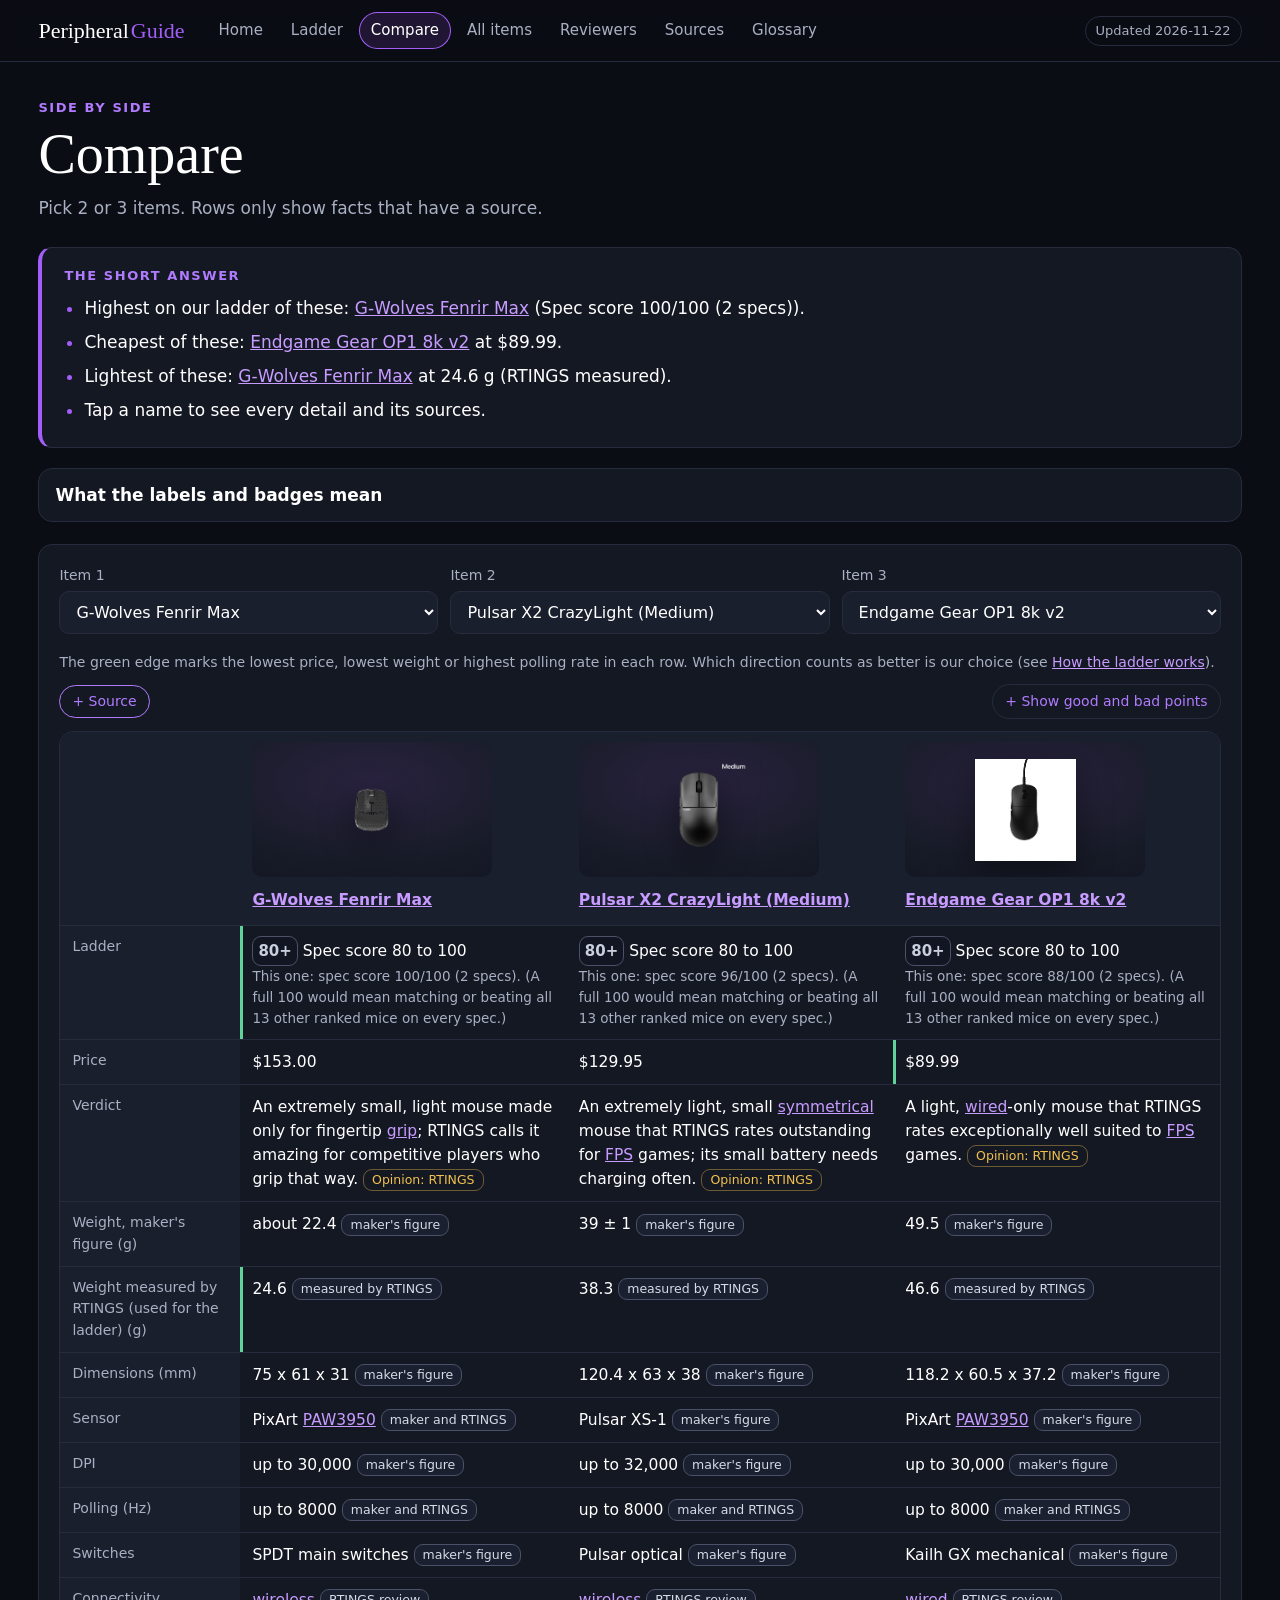
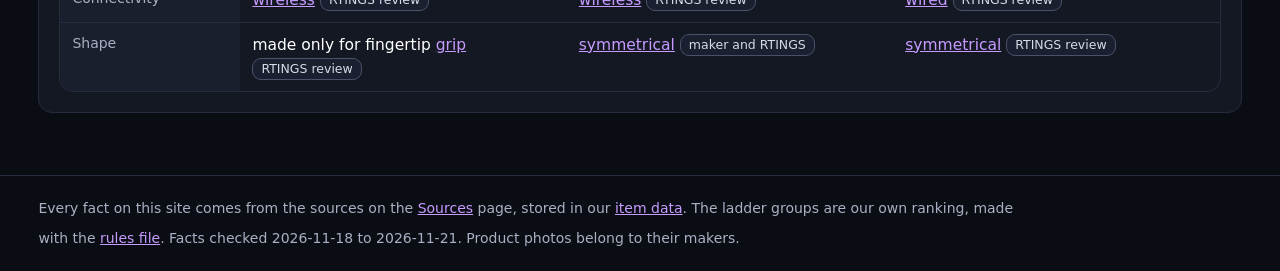
==== commit bcfcbd5d: "Update guide 2026-11-22: SU66 Max, Beast X Mini Pro, Xlite v4 eS Mini, Neptune Pro, ARTISAN Type-99," ====
--- a/compare.html
+++ b/compare.html
@@ -4,12 +4,12 @@
 <link rel="stylesheet" href="assets/style.css"></head>
 <body data-page="compare">
 <header class="top"><div class="top-in"><a class="brand" href="index.html">Peripheral<span>Guide</span></a>
-<button class="menu-btn" type="button" aria-expanded="false" aria-controls="mainnav">Menu</button><nav id="mainnav" aria-label="Main"><a href="index.html">Home</a><a href="ladder.html">Ladder</a><a href="compare.html" aria-current="page">Compare</a><a href="items.html">All items</a><a href="reviewers.html">Reviewers</a><a href="sources.html">Sources</a><a href="glossary.html">Glossary</a></nav><span class="updated">Updated 2026-11-21</span></div></header>
+<button class="menu-btn" type="button" aria-expanded="false" aria-controls="mainnav">Menu</button><nav id="mainnav" aria-label="Main"><a href="index.html">Home</a><a href="ladder.html">Ladder</a><a href="compare.html" aria-current="page">Compare</a><a href="items.html">All items</a><a href="reviewers.html">Reviewers</a><a href="sources.html">Sources</a><a href="glossary.html">Glossary</a></nav><span class="updated">Updated 2026-11-22</span></div></header>
 <main>
 <div class="hero"><p class="label">Side by side</p><h1>Compare</h1><p class="help">Pick 2 or 3 items. Rows only show facts that have a source.</p></div>
 <section class="answer" aria-label="Short answer"><h2>The short answer</h2><ul><li><span class="js-fill">Pick items above to see the answer.</span></li></ul></section>
 <details class="keys"><summary>What the labels and badges mean</summary><div class="keys-in"><div><h3>Labels on sentences</h3><dl><dt><span class="chip agreed">Agreed</span></dt><dd>Two or more different <a class="gl" href="glossary.html#outlet" title="Our word for one review site or reviewer, like RTINGS, PC Gamer or boardzy. When an outlet puts an item on its best-of list or in its top group, we say it &quot;recommends&quot; the item. Each outlet counts once, even if it recommends an item in two lists.">outlets</a> say it.</dd><dt><span class="chip opinion">Opinion: NAME</span></dt><dd>Only one outlet says it.</dd><dt><span class="chip fact">Fact</span></dt><dd>A spec, price or test result from a maker page or a lab test (RTINGS). No opinion in it.</dd><dt><span class="chip reported">Reported: NAME</span></dt><dd>A plain fact, not an opinion, but only a review site or a store states it. No maker page or lab test confirms it yet.</dd><dt><span class="chip unverified">Unverified</span></dt><dd>We could not confirm it. It is not used for ranking, filters or "cheapest".</dd></dl></div><div><h3>Badges on cards</h3><dl><dt><span class="tier t-S" role="img" aria-label="Spec score group 80 to 100">80+</span><span class="tier t-A" role="img" aria-label="Spec score group 60 to 79">60+</span><span class="tier t-B" role="img" aria-label="Spec score group 40 to 59">40+</span><span class="tier t-C" role="img" aria-label="Spec score group under 40">&lt;40</span></dt><dd>Mice and keyboards only: our spec score out of 100. It counts only 2 or 3 gaming specs, not comfort, shape or features. It is not an overall grade.</dd><dt><span class="tier t-SRC" role="img" aria-label="Recommended by 2 outlets">2</span><span class="tier t-SRC" role="img" aria-label="Recommended by 1 outlet">1</span></dt><dd>Mousepads and skates only: how many outlets recommend it. A number, not a grade.</dd><dt><span class="tier t-X" role="img" aria-label="Avoid: a reviewer says to avoid it">✕</span></dt><dd>A reviewer says to avoid it.</dd><dt><span class="tier t-NA" role="img" aria-label="Not ranked">?</span></dt><dd>Not ranked: a spec we compare is missing or not comparable.</dd><dt><span class="tier t-NA" role="img" aria-label="Built for work, not ranked">W</span></dt><dd>Built for work, so not ranked on gaming specs.</dd></dl></div></div><p class="small"><a href="glossary.html">Glossary of words</a> · <a href="ladder.html">How the ladder works</a></p></details>
-<section class="block"><div class="pickers"><label>Item 1<select id="pick1"><optgroup label="Mice"><option value="arye-rcc-1">ARYE RCC-1</option><option value="corsair-katar-pro-xt">Corsair KATAR PRO XT</option><option value="endgame-gear-op1-8k-v2">Endgame Gear OP1 8k v2</option><option value="finalmouse-starlight-x">Finalmouse Starlight X (SLX)</option><option value="g-wolves-fenrir-max">G-Wolves Fenrir Max</option><option value="lamzu-thorn-v2">LAMZU THORN V2</option><option value="logitech-g-pro-x-superlight-2">Logitech G PRO X SUPERLIGHT 2</option><option value="logitech-g-pro-x3-superstrike">Logitech G PRO X3 SUPERSTRIKE</option><option value="logitech-g305-lightspeed">Logitech G305 LIGHTSPEED</option><option value="logitech-g502-x-plus">Logitech G502 X PLUS</option><option value="logitech-mx-master-4">Logitech MX Master 4</option><option value="pulsar-x2-crazylight">Pulsar X2 CrazyLight (Medium)</option><option value="razer-basilisk-v3">Razer Basilisk V3</option><option value="razer-deathadder-v4-pro">Razer DeathAdder V4 Pro</option><option value="razer-viper-v3-pro">Razer Viper V3 Pro</option><option value="razer-viper-v4-pro">Razer Viper V4 Pro</option><option value="vxe-r1-pro">VXE R1 Pro (Dragonfly R1 Pro)</option><option value="vxe-v3-pro">VXE V3 Pro (Dragonfly V3 Pro)</option><option value="wlmouse-huan">WLmouse HUAN</option></optgroup><optgroup label="Keyboards"><option value="asus-rog-strix-scope-ii-96-wireless">ASUS ROG Strix Scope II 96 Wireless</option><option value="atk-a87-pro">ATK A87 Pro</option><option value="corsair-k70-core">Corsair K70 CORE</option><option value="drunkdeer-a75">DrunkDeer A75</option><option value="ducky-ok-m">Ducky OK-M</option><option value="everglide-su75-pro">Everglide SU75 Pro</option><option value="keychron-k2-ultra-8k">Keychron K2 Ultra 8K</option><option value="keychron-q6-ultra-8k">Keychron Q6 Ultra 8K</option><option value="keychron-v1-ultra-8k">Keychron V1 Ultra 8K</option><option value="lemokey-p1-he">Lemokey P1 HE</option><option value="logitech-mx-keys-s">Logitech MX Keys S</option><option value="monsgeek-fun60-ultra">MonsGeek FUN60 Ultra</option><option value="wired-in-protagonist-he">Wired In Protagonist HE</option><option value="wooting-80he">Wooting 80HE</option></optgroup><optgroup label="Mousepads"><option value="artisan-ninja-fx-zero">ARTISAN NINJA FX ZERO</option><option value="cooler-master-mp511">Cooler Master MP511</option><option value="corsair-mm350">Corsair MM350</option><option value="lgg-saturn-pro">Lethal Gaming Gear Saturn Pro (now Pulsar eS Saturn Pro)</option><option value="logitech-powerplay-2">Logitech G POWERPLAY 2</option><option value="mitsuki-koku-cloth">MITSUKI Kokū — The Void (Cloth Edition)</option><option value="pulsar-superglide-glass-pad">Pulsar Superglide Glass Mousepad</option><option value="razer-atlas">Razer Atlas</option><option value="razer-firefly-v2-pro">Razer Firefly V2 Pro</option><option value="skypad-glass-3">SkyPAD Glass 3.0</option><option value="steelseries-qck-heavy">SteelSeries QcK Heavy</option><option value="tekkusai-kohaku-glass">Tekkusai Kohaku Glass Mousepad</option><option value="zowie-g-sr-ii">ZOWIE G-SR II</option></optgroup><optgroup label="Mouse skates"><option value="corepad-skatez-pro-max">Corepad PRO MAX Skatez</option><option value="esptiger-ice-v2">ESPTiger ICE V2</option><option value="pulsar-superglide-skates">Pulsar Superglide (glass skates)</option><option value="unusual-way-magic-ice">Unusual Way Magic Ice</option><option value="xraypad-jade">X-raypad Jade</option><option value="xraypad-obsidian">X-raypad Obsidian</option><option value="xraypad-obsidian-air">X-raypad Obsidian Air</option><option value="xraypad-obsidian-pro">X-raypad Obsidian Pro</option></optgroup></select></label><label>Item 2<select id="pick2"><optgroup label="Mice"><option value="arye-rcc-1">ARYE RCC-1</option><option value="corsair-katar-pro-xt">Corsair KATAR PRO XT</option><option value="endgame-gear-op1-8k-v2">Endgame Gear OP1 8k v2</option><option value="finalmouse-starlight-x">Finalmouse Starlight X (SLX)</option><option value="g-wolves-fenrir-max">G-Wolves Fenrir Max</option><option value="lamzu-thorn-v2">LAMZU THORN V2</option><option value="logitech-g-pro-x-superlight-2">Logitech G PRO X SUPERLIGHT 2</option><option value="logitech-g-pro-x3-superstrike">Logitech G PRO X3 SUPERSTRIKE</option><option value="logitech-g305-lightspeed">Logitech G305 LIGHTSPEED</option><option value="logitech-g502-x-plus">Logitech G502 X PLUS</option><option value="logitech-mx-master-4">Logitech MX Master 4</option><option value="pulsar-x2-crazylight">Pulsar X2 CrazyLight (Medium)</option><option value="razer-basilisk-v3">Razer Basilisk V3</option><option value="razer-deathadder-v4-pro">Razer DeathAdder V4 Pro</option><option value="razer-viper-v3-pro">Razer Viper V3 Pro</option><option value="razer-viper-v4-pro">Razer Viper V4 Pro</option><option value="vxe-r1-pro">VXE R1 Pro (Dragonfly R1 Pro)</option><option value="vxe-v3-pro">VXE V3 Pro (Dragonfly V3 Pro)</option><option value="wlmouse-huan">WLmouse HUAN</option></optgroup><optgroup label="Keyboards"><option value="asus-rog-strix-scope-ii-96-wireless">ASUS ROG Strix Scope II 96 Wireless</option><option value="atk-a87-pro">ATK A87 Pro</option><option value="corsair-k70-core">Corsair K70 CORE</option><option value="drunkdeer-a75">DrunkDeer A75</option><option value="ducky-ok-m">Ducky OK-M</option><option value="everglide-su75-pro">Everglide SU75 Pro</option><option value="keychron-k2-ultra-8k">Keychron K2 Ultra 8K</option><option value="keychron-q6-ultra-8k">Keychron Q6 Ultra 8K</option><option value="keychron-v1-ultra-8k">Keychron V1 Ultra 8K</option><option value="lemokey-p1-he">Lemokey P1 HE</option><option value="logitech-mx-keys-s">Logitech MX Keys S</option><option value="monsgeek-fun60-ultra">MonsGeek FUN60 Ultra</option><option value="wired-in-protagonist-he">Wired In Protagonist HE</option><option value="wooting-80he">Wooting 80HE</option></optgroup><optgroup label="Mousepads"><option value="artisan-ninja-fx-zero">ARTISAN NINJA FX ZERO</option><option value="cooler-master-mp511">Cooler Master MP511</option><option value="corsair-mm350">Corsair MM350</option><option value="lgg-saturn-pro">Lethal Gaming Gear Saturn Pro (now Pulsar eS Saturn Pro)</option><option value="logitech-powerplay-2">Logitech G POWERPLAY 2</option><option value="mitsuki-koku-cloth">MITSUKI Kokū — The Void (Cloth Edition)</option><option value="pulsar-superglide-glass-pad">Pulsar Superglide Glass Mousepad</option><option value="razer-atlas">Razer Atlas</option><option value="razer-firefly-v2-pro">Razer Firefly V2 Pro</option><option value="skypad-glass-3">SkyPAD Glass 3.0</option><option value="steelseries-qck-heavy">SteelSeries QcK Heavy</option><option value="tekkusai-kohaku-glass">Tekkusai Kohaku Glass Mousepad</option><option value="zowie-g-sr-ii">ZOWIE G-SR II</option></optgroup><optgroup label="Mouse skates"><option value="corepad-skatez-pro-max">Corepad PRO MAX Skatez</option><option value="esptiger-ice-v2">ESPTiger ICE V2</option><option value="pulsar-superglide-skates">Pulsar Superglide (glass skates)</option><option value="unusual-way-magic-ice">Unusual Way Magic Ice</option><option value="xraypad-jade">X-raypad Jade</option><option value="xraypad-obsidian">X-raypad Obsidian</option><option value="xraypad-obsidian-air">X-raypad Obsidian Air</option><option value="xraypad-obsidian-pro">X-raypad Obsidian Pro</option></optgroup></select></label><label>Item 3<select id="pick3"><option value="">None</option><optgroup label="Mice"><option value="arye-rcc-1">ARYE RCC-1</option><option value="corsair-katar-pro-xt">Corsair KATAR PRO XT</option><option value="endgame-gear-op1-8k-v2">Endgame Gear OP1 8k v2</option><option value="finalmouse-starlight-x">Finalmouse Starlight X (SLX)</option><option value="g-wolves-fenrir-max">G-Wolves Fenrir Max</option><option value="lamzu-thorn-v2">LAMZU THORN V2</option><option value="logitech-g-pro-x-superlight-2">Logitech G PRO X SUPERLIGHT 2</option><option value="logitech-g-pro-x3-superstrike">Logitech G PRO X3 SUPERSTRIKE</option><option value="logitech-g305-lightspeed">Logitech G305 LIGHTSPEED</option><option value="logitech-g502-x-plus">Logitech G502 X PLUS</option><option value="logitech-mx-master-4">Logitech MX Master 4</option><option value="pulsar-x2-crazylight">Pulsar X2 CrazyLight (Medium)</option><option value="razer-basilisk-v3">Razer Basilisk V3</option><option value="razer-deathadder-v4-pro">Razer DeathAdder V4 Pro</option><option value="razer-viper-v3-pro">Razer Viper V3 Pro</option><option value="razer-viper-v4-pro">Razer Viper V4 Pro</option><option value="vxe-r1-pro">VXE R1 Pro (Dragonfly R1 Pro)</option><option value="vxe-v3-pro">VXE V3 Pro (Dragonfly V3 Pro)</option><option value="wlmouse-huan">WLmouse HUAN</option></optgroup><optgroup label="Keyboards"><option value="asus-rog-strix-scope-ii-96-wireless">ASUS ROG Strix Scope II 96 Wireless</option><option value="atk-a87-pro">ATK A87 Pro</option><option value="corsair-k70-core">Corsair K70 CORE</option><option value="drunkdeer-a75">DrunkDeer A75</option><option value="ducky-ok-m">Ducky OK-M</option><option value="everglide-su75-pro">Everglide SU75 Pro</option><option value="keychron-k2-ultra-8k">Keychron K2 Ultra 8K</option><option value="keychron-q6-ultra-8k">Keychron Q6 Ultra 8K</option><option value="keychron-v1-ultra-8k">Keychron V1 Ultra 8K</option><option value="lemokey-p1-he">Lemokey P1 HE</option><option value="logitech-mx-keys-s">Logitech MX Keys S</option><option value="monsgeek-fun60-ultra">MonsGeek FUN60 Ultra</option><option value="wired-in-protagonist-he">Wired In Protagonist HE</option><option value="wooting-80he">Wooting 80HE</option></optgroup><optgroup label="Mousepads"><option value="artisan-ninja-fx-zero">ARTISAN NINJA FX ZERO</option><option value="cooler-master-mp511">Cooler Master MP511</option><option value="corsair-mm350">Corsair MM350</option><option value="lgg-saturn-pro">Lethal Gaming Gear Saturn Pro (now Pulsar eS Saturn Pro)</option><option value="logitech-powerplay-2">Logitech G POWERPLAY 2</option><option value="mitsuki-koku-cloth">MITSUKI Kokū — The Void (Cloth Edition)</option><option value="pulsar-superglide-glass-pad">Pulsar Superglide Glass Mousepad</option><option value="razer-atlas">Razer Atlas</option><option value="razer-firefly-v2-pro">Razer Firefly V2 Pro</option><option value="skypad-glass-3">SkyPAD Glass 3.0</option><option value="steelseries-qck-heavy">SteelSeries QcK Heavy</option><option value="tekkusai-kohaku-glass">Tekkusai Kohaku Glass Mousepad</option><option value="zowie-g-sr-ii">ZOWIE G-SR II</option></optgroup><optgroup label="Mouse skates"><option value="corepad-skatez-pro-max">Corepad PRO MAX Skatez</option><option value="esptiger-ice-v2">ESPTiger ICE V2</option><option value="pulsar-superglide-skates">Pulsar Superglide (glass skates)</option><option value="unusual-way-magic-ice">Unusual Way Magic Ice</option><option value="xraypad-jade">X-raypad Jade</option><option value="xraypad-obsidian">X-raypad Obsidian</option><option value="xraypad-obsidian-air">X-raypad Obsidian Air</option><option value="xraypad-obsidian-pro">X-raypad Obsidian Pro</option></optgroup></select></label></div><div id="cmp"></div></section>
+<section class="block"><div class="pickers"><label>Item 1<select id="pick1"><optgroup label="Mice"><option value="arye-rcc-1">ARYE RCC-1</option><option value="corsair-katar-pro-xt">Corsair KATAR PRO XT</option><option value="endgame-gear-op1-8k-v2">Endgame Gear OP1 8k v2</option><option value="finalmouse-starlight-x">Finalmouse Starlight X (SLX)</option><option value="g-wolves-fenrir-max">G-Wolves Fenrir Max</option><option value="lamzu-thorn-v2">LAMZU THORN V2</option><option value="logitech-g-pro-x-superlight-2">Logitech G PRO X SUPERLIGHT 2</option><option value="logitech-g-pro-x3-superstrike">Logitech G PRO X3 SUPERSTRIKE</option><option value="logitech-g305-lightspeed">Logitech G305 LIGHTSPEED</option><option value="logitech-g502-x-plus">Logitech G502 X PLUS</option><option value="logitech-mx-master-4">Logitech MX Master 4</option><option value="pulsar-x2-crazylight">Pulsar X2 CrazyLight (Medium)</option><option value="pulsar-xlite-v4-es-mini">Pulsar Xlite v4 eS Mini</option><option value="razer-basilisk-v3">Razer Basilisk V3</option><option value="razer-deathadder-v4-pro">Razer DeathAdder V4 Pro</option><option value="razer-viper-v3-pro">Razer Viper V3 Pro</option><option value="razer-viper-v4-pro">Razer Viper V4 Pro</option><option value="vxe-r1-pro">VXE R1 Pro (Dragonfly R1 Pro)</option><option value="vxe-v3-pro">VXE V3 Pro (Dragonfly V3 Pro)</option><option value="wlmouse-beast-x-mini-pro">WLmouse Beast X Mini Pro</option><option value="wlmouse-huan">WLmouse HUAN</option></optgroup><optgroup label="Keyboards"><option value="asus-rog-strix-scope-ii-96-wireless">ASUS ROG Strix Scope II 96 Wireless</option><option value="atk-a87-pro">ATK A87 Pro</option><option value="corsair-k70-core">Corsair K70 CORE</option><option value="drunkdeer-a75">DrunkDeer A75</option><option value="ducky-ok-m">Ducky OK-M</option><option value="everglide-su66-max">Everglide SU66 Max</option><option value="everglide-su75-pro">Everglide SU75 Pro</option><option value="keychron-k2-ultra-8k">Keychron K2 Ultra 8K</option><option value="keychron-q6-ultra-8k">Keychron Q6 Ultra 8K</option><option value="keychron-v1-ultra-8k">Keychron V1 Ultra 8K</option><option value="lemokey-p1-he">Lemokey P1 HE</option><option value="logitech-mx-keys-s">Logitech MX Keys S</option><option value="monsgeek-fun60-ultra">MonsGeek FUN60 Ultra</option><option value="wired-in-protagonist-he">Wired In Protagonist HE</option><option value="wooting-80he">Wooting 80HE</option></optgroup><optgroup label="Mousepads"><option value="artisan-ninja-fx-type-99">ARTISAN NINJA FX TYPE-99</option><option value="artisan-ninja-fx-zero">ARTISAN NINJA FX ZERO</option><option value="cooler-master-mp511">Cooler Master MP511</option><option value="corsair-mm350">Corsair MM350</option><option value="lgg-neptune-pro">Lethal Gaming Gear Neptune Pro (now Pulsar eS Neptune Pro)</option><option value="lgg-saturn-pro">Lethal Gaming Gear Saturn Pro (now Pulsar eS Saturn Pro)</option><option value="logitech-powerplay-2">Logitech G POWERPLAY 2</option><option value="mitsuki-koku-cloth">MITSUKI Kokū — The Void (Cloth Edition)</option><option value="pulsar-superglide-glass-pad">Pulsar Superglide Glass Mousepad</option><option value="razer-atlas">Razer Atlas</option><option value="razer-firefly-v2-pro">Razer Firefly V2 Pro</option><option value="skypad-glass-3">SkyPAD Glass 3.0</option><option value="steelseries-qck-heavy">SteelSeries QcK Heavy</option><option value="tekkusai-kohaku-glass">Tekkusai Kohaku Glass Mousepad</option><option value="zowie-g-sr-ii">ZOWIE G-SR II</option></optgroup><optgroup label="Mouse skates"><option value="corepad-skatez-pro-max">Corepad PRO MAX Skatez</option><option value="esptiger-ice-v2">ESPTiger ICE V2</option><option value="pulsar-superglide-skates">Pulsar Superglide (glass skates)</option><option value="unusual-way-magic-ice">Unusual Way Magic Ice</option><option value="xraypad-jade">X-raypad Jade</option><option value="xraypad-obsidian">X-raypad Obsidian</option><option value="xraypad-obsidian-air">X-raypad Obsidian Air</option><option value="xraypad-obsidian-pro">X-raypad Obsidian Pro</option></optgroup></select></label><label>Item 2<select id="pick2"><optgroup label="Mice"><option value="arye-rcc-1">ARYE RCC-1</option><option value="corsair-katar-pro-xt">Corsair KATAR PRO XT</option><option value="endgame-gear-op1-8k-v2">Endgame Gear OP1 8k v2</option><option value="finalmouse-starlight-x">Finalmouse Starlight X (SLX)</option><option value="g-wolves-fenrir-max">G-Wolves Fenrir Max</option><option value="lamzu-thorn-v2">LAMZU THORN V2</option><option value="logitech-g-pro-x-superlight-2">Logitech G PRO X SUPERLIGHT 2</option><option value="logitech-g-pro-x3-superstrike">Logitech G PRO X3 SUPERSTRIKE</option><option value="logitech-g305-lightspeed">Logitech G305 LIGHTSPEED</option><option value="logitech-g502-x-plus">Logitech G502 X PLUS</option><option value="logitech-mx-master-4">Logitech MX Master 4</option><option value="pulsar-x2-crazylight">Pulsar X2 CrazyLight (Medium)</option><option value="pulsar-xlite-v4-es-mini">Pulsar Xlite v4 eS Mini</option><option value="razer-basilisk-v3">Razer Basilisk V3</option><option value="razer-deathadder-v4-pro">Razer DeathAdder V4 Pro</option><option value="razer-viper-v3-pro">Razer Viper V3 Pro</option><option value="razer-viper-v4-pro">Razer Viper V4 Pro</option><option value="vxe-r1-pro">VXE R1 Pro (Dragonfly R1 Pro)</option><option value="vxe-v3-pro">VXE V3 Pro (Dragonfly V3 Pro)</option><option value="wlmouse-beast-x-mini-pro">WLmouse Beast X Mini Pro</option><option value="wlmouse-huan">WLmouse HUAN</option></optgroup><optgroup label="Keyboards"><option value="asus-rog-strix-scope-ii-96-wireless">ASUS ROG Strix Scope II 96 Wireless</option><option value="atk-a87-pro">ATK A87 Pro</option><option value="corsair-k70-core">Corsair K70 CORE</option><option value="drunkdeer-a75">DrunkDeer A75</option><option value="ducky-ok-m">Ducky OK-M</option><option value="everglide-su66-max">Everglide SU66 Max</option><option value="everglide-su75-pro">Everglide SU75 Pro</option><option value="keychron-k2-ultra-8k">Keychron K2 Ultra 8K</option><option value="keychron-q6-ultra-8k">Keychron Q6 Ultra 8K</option><option value="keychron-v1-ultra-8k">Keychron V1 Ultra 8K</option><option value="lemokey-p1-he">Lemokey P1 HE</option><option value="logitech-mx-keys-s">Logitech MX Keys S</option><option value="monsgeek-fun60-ultra">MonsGeek FUN60 Ultra</option><option value="wired-in-protagonist-he">Wired In Protagonist HE</option><option value="wooting-80he">Wooting 80HE</option></optgroup><optgroup label="Mousepads"><option value="artisan-ninja-fx-type-99">ARTISAN NINJA FX TYPE-99</option><option value="artisan-ninja-fx-zero">ARTISAN NINJA FX ZERO</option><option value="cooler-master-mp511">Cooler Master MP511</option><option value="corsair-mm350">Corsair MM350</option><option value="lgg-neptune-pro">Lethal Gaming Gear Neptune Pro (now Pulsar eS Neptune Pro)</option><option value="lgg-saturn-pro">Lethal Gaming Gear Saturn Pro (now Pulsar eS Saturn Pro)</option><option value="logitech-powerplay-2">Logitech G POWERPLAY 2</option><option value="mitsuki-koku-cloth">MITSUKI Kokū — The Void (Cloth Edition)</option><option value="pulsar-superglide-glass-pad">Pulsar Superglide Glass Mousepad</option><option value="razer-atlas">Razer Atlas</option><option value="razer-firefly-v2-pro">Razer Firefly V2 Pro</option><option value="skypad-glass-3">SkyPAD Glass 3.0</option><option value="steelseries-qck-heavy">SteelSeries QcK Heavy</option><option value="tekkusai-kohaku-glass">Tekkusai Kohaku Glass Mousepad</option><option value="zowie-g-sr-ii">ZOWIE G-SR II</option></optgroup><optgroup label="Mouse skates"><option value="corepad-skatez-pro-max">Corepad PRO MAX Skatez</option><option value="esptiger-ice-v2">ESPTiger ICE V2</option><option value="pulsar-superglide-skates">Pulsar Superglide (glass skates)</option><option value="unusual-way-magic-ice">Unusual Way Magic Ice</option><option value="xraypad-jade">X-raypad Jade</option><option value="xraypad-obsidian">X-raypad Obsidian</option><option value="xraypad-obsidian-air">X-raypad Obsidian Air</option><option value="xraypad-obsidian-pro">X-raypad Obsidian Pro</option></optgroup></select></label><label>Item 3<select id="pick3"><option value="">None</option><optgroup label="Mice"><option value="arye-rcc-1">ARYE RCC-1</option><option value="corsair-katar-pro-xt">Corsair KATAR PRO XT</option><option value="endgame-gear-op1-8k-v2">Endgame Gear OP1 8k v2</option><option value="finalmouse-starlight-x">Finalmouse Starlight X (SLX)</option><option value="g-wolves-fenrir-max">G-Wolves Fenrir Max</option><option value="lamzu-thorn-v2">LAMZU THORN V2</option><option value="logitech-g-pro-x-superlight-2">Logitech G PRO X SUPERLIGHT 2</option><option value="logitech-g-pro-x3-superstrike">Logitech G PRO X3 SUPERSTRIKE</option><option value="logitech-g305-lightspeed">Logitech G305 LIGHTSPEED</option><option value="logitech-g502-x-plus">Logitech G502 X PLUS</option><option value="logitech-mx-master-4">Logitech MX Master 4</option><option value="pulsar-x2-crazylight">Pulsar X2 CrazyLight (Medium)</option><option value="pulsar-xlite-v4-es-mini">Pulsar Xlite v4 eS Mini</option><option value="razer-basilisk-v3">Razer Basilisk V3</option><option value="razer-deathadder-v4-pro">Razer DeathAdder V4 Pro</option><option value="razer-viper-v3-pro">Razer Viper V3 Pro</option><option value="razer-viper-v4-pro">Razer Viper V4 Pro</option><option value="vxe-r1-pro">VXE R1 Pro (Dragonfly R1 Pro)</option><option value="vxe-v3-pro">VXE V3 Pro (Dragonfly V3 Pro)</option><option value="wlmouse-beast-x-mini-pro">WLmouse Beast X Mini Pro</option><option value="wlmouse-huan">WLmouse HUAN</option></optgroup><optgroup label="Keyboards"><option value="asus-rog-strix-scope-ii-96-wireless">ASUS ROG Strix Scope II 96 Wireless</option><option value="atk-a87-pro">ATK A87 Pro</option><option value="corsair-k70-core">Corsair K70 CORE</option><option value="drunkdeer-a75">DrunkDeer A75</option><option value="ducky-ok-m">Ducky OK-M</option><option value="everglide-su66-max">Everglide SU66 Max</option><option value="everglide-su75-pro">Everglide SU75 Pro</option><option value="keychron-k2-ultra-8k">Keychron K2 Ultra 8K</option><option value="keychron-q6-ultra-8k">Keychron Q6 Ultra 8K</option><option value="keychron-v1-ultra-8k">Keychron V1 Ultra 8K</option><option value="lemokey-p1-he">Lemokey P1 HE</option><option value="logitech-mx-keys-s">Logitech MX Keys S</option><option value="monsgeek-fun60-ultra">MonsGeek FUN60 Ultra</option><option value="wired-in-protagonist-he">Wired In Protagonist HE</option><option value="wooting-80he">Wooting 80HE</option></optgroup><optgroup label="Mousepads"><option value="artisan-ninja-fx-type-99">ARTISAN NINJA FX TYPE-99</option><option value="artisan-ninja-fx-zero">ARTISAN NINJA FX ZERO</option><option value="cooler-master-mp511">Cooler Master MP511</option><option value="corsair-mm350">Corsair MM350</option><option value="lgg-neptune-pro">Lethal Gaming Gear Neptune Pro (now Pulsar eS Neptune Pro)</option><option value="lgg-saturn-pro">Lethal Gaming Gear Saturn Pro (now Pulsar eS Saturn Pro)</option><option value="logitech-powerplay-2">Logitech G POWERPLAY 2</option><option value="mitsuki-koku-cloth">MITSUKI Kokū — The Void (Cloth Edition)</option><option value="pulsar-superglide-glass-pad">Pulsar Superglide Glass Mousepad</option><option value="razer-atlas">Razer Atlas</option><option value="razer-firefly-v2-pro">Razer Firefly V2 Pro</option><option value="skypad-glass-3">SkyPAD Glass 3.0</option><option value="steelseries-qck-heavy">SteelSeries QcK Heavy</option><option value="tekkusai-kohaku-glass">Tekkusai Kohaku Glass Mousepad</option><option value="zowie-g-sr-ii">ZOWIE G-SR II</option></optgroup><optgroup label="Mouse skates"><option value="corepad-skatez-pro-max">Corepad PRO MAX Skatez</option><option value="esptiger-ice-v2">ESPTiger ICE V2</option><option value="pulsar-superglide-skates">Pulsar Superglide (glass skates)</option><option value="unusual-way-magic-ice">Unusual Way Magic Ice</option><option value="xraypad-jade">X-raypad Jade</option><option value="xraypad-obsidian">X-raypad Obsidian</option><option value="xraypad-obsidian-air">X-raypad Obsidian Air</option><option value="xraypad-obsidian-pro">X-raypad Obsidian Pro</option></optgroup></select></label></div><div id="cmp"></div></section>
 </main>
 <footer><p>Every fact on this site comes from the sources on the <a href="sources.html">Sources</a> page, stored in our <a href="data/items.json">item data</a>. The ladder groups are our own ranking, made with the <a href="data/scoring.json">rules file</a>. Facts checked 2026-11-18 to 2026-11-21. Product photos belong to their makers.</p></footer>
 <dialog id="detail" aria-label="Item details"><div class="dlg"><div class="dlg-bar"><button class="close" type="button" aria-label="Close">×</button></div><div id="detail-body"></div></div></dialog>
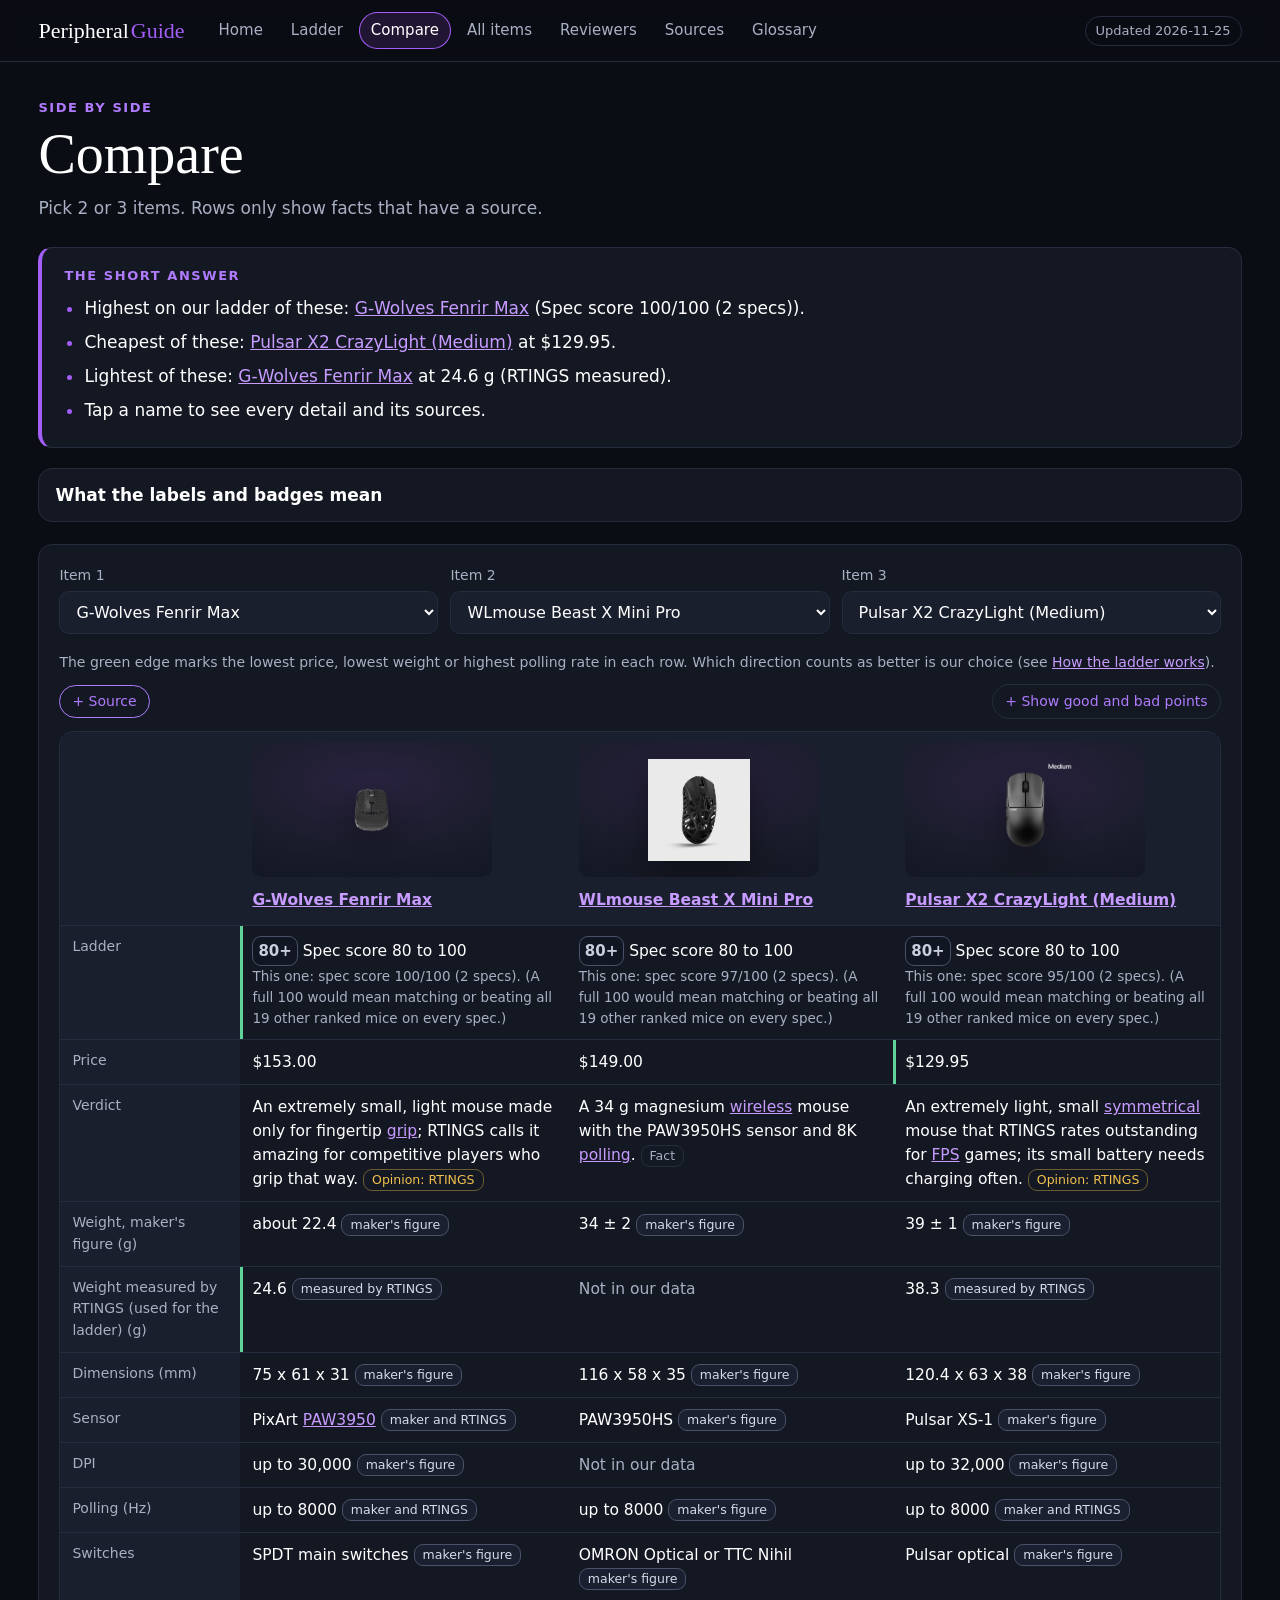
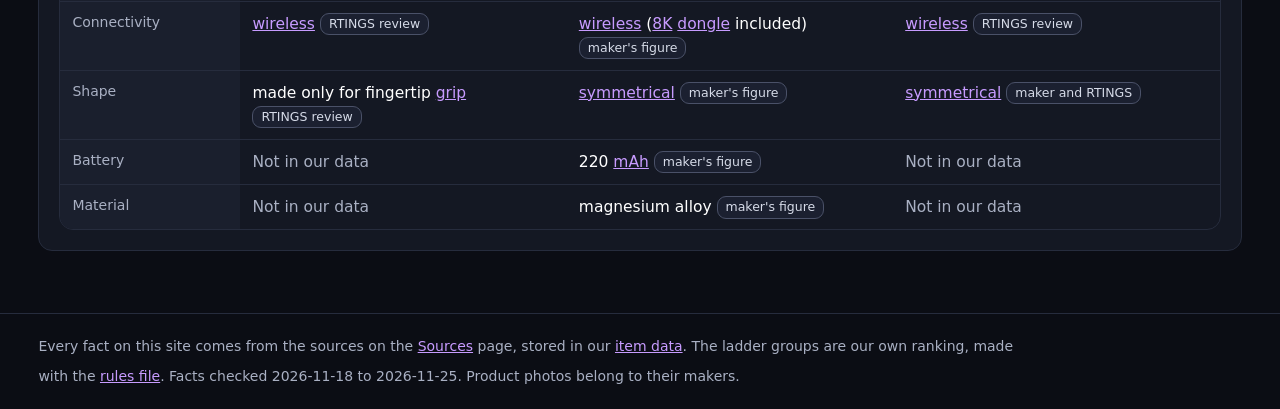
==== commit e88b33b5: "Add files via upload" ====
--- a/compare.html
+++ b/compare.html
@@ -4,14 +4,14 @@
 <link rel="stylesheet" href="assets/style.css"></head>
 <body data-page="compare">
 <header class="top"><div class="top-in"><a class="brand" href="index.html">Peripheral<span>Guide</span></a>
-<button class="menu-btn" type="button" aria-expanded="false" aria-controls="mainnav">Menu</button><nav id="mainnav" aria-label="Main"><a href="index.html">Home</a><a href="ladder.html">Ladder</a><a href="compare.html" aria-current="page">Compare</a><a href="items.html">All items</a><a href="reviewers.html">Reviewers</a><a href="sources.html">Sources</a><a href="glossary.html">Glossary</a></nav><span class="updated">Updated 2026-11-22</span></div></header>
+<button class="menu-btn" type="button" aria-expanded="false" aria-controls="mainnav">Menu</button><nav id="mainnav" aria-label="Main"><a href="index.html">Home</a><a href="ladder.html">Ladder</a><a href="compare.html" aria-current="page">Compare</a><a href="items.html">All items</a><a href="reviewers.html">Reviewers</a><a href="sources.html">Sources</a><a href="glossary.html">Glossary</a></nav><span class="updated">Updated 2026-11-25</span></div></header>
 <main>
 <div class="hero"><p class="label">Side by side</p><h1>Compare</h1><p class="help">Pick 2 or 3 items. Rows only show facts that have a source.</p></div>
 <section class="answer" aria-label="Short answer"><h2>The short answer</h2><ul><li><span class="js-fill">Pick items above to see the answer.</span></li></ul></section>
 <details class="keys"><summary>What the labels and badges mean</summary><div class="keys-in"><div><h3>Labels on sentences</h3><dl><dt><span class="chip agreed">Agreed</span></dt><dd>Two or more different <a class="gl" href="glossary.html#outlet" title="Our word for one review site or reviewer, like RTINGS, PC Gamer or boardzy. When an outlet puts an item on its best-of list or in its top group, we say it &quot;recommends&quot; the item. Each outlet counts once, even if it recommends an item in two lists.">outlets</a> say it.</dd><dt><span class="chip opinion">Opinion: NAME</span></dt><dd>Only one outlet says it.</dd><dt><span class="chip fact">Fact</span></dt><dd>A spec, price or test result from a maker page or a lab test (RTINGS). No opinion in it.</dd><dt><span class="chip reported">Reported: NAME</span></dt><dd>A plain fact, not an opinion, but only a review site or a store states it. No maker page or lab test confirms it yet.</dd><dt><span class="chip unverified">Unverified</span></dt><dd>We could not confirm it. It is not used for ranking, filters or "cheapest".</dd></dl></div><div><h3>Badges on cards</h3><dl><dt><span class="tier t-S" role="img" aria-label="Spec score group 80 to 100">80+</span><span class="tier t-A" role="img" aria-label="Spec score group 60 to 79">60+</span><span class="tier t-B" role="img" aria-label="Spec score group 40 to 59">40+</span><span class="tier t-C" role="img" aria-label="Spec score group under 40">&lt;40</span></dt><dd>Mice and keyboards only: our spec score out of 100. It counts only 2 or 3 gaming specs, not comfort, shape or features. It is not an overall grade.</dd><dt><span class="tier t-SRC" role="img" aria-label="Recommended by 2 outlets">2</span><span class="tier t-SRC" role="img" aria-label="Recommended by 1 outlet">1</span></dt><dd>Mousepads and skates only: how many outlets recommend it. A number, not a grade.</dd><dt><span class="tier t-X" role="img" aria-label="Avoid: a reviewer says to avoid it">✕</span></dt><dd>A reviewer says to avoid it.</dd><dt><span class="tier t-NA" role="img" aria-label="Not ranked">?</span></dt><dd>Not ranked: a spec we compare is missing or not comparable.</dd><dt><span class="tier t-NA" role="img" aria-label="Built for work, not ranked">W</span></dt><dd>Built for work, so not ranked on gaming specs.</dd></dl></div></div><p class="small"><a href="glossary.html">Glossary of words</a> · <a href="ladder.html">How the ladder works</a></p></details>
 <section class="block"><div class="pickers"><label>Item 1<select id="pick1"><optgroup label="Mice"><option value="arye-rcc-1">ARYE RCC-1</option><option value="corsair-katar-pro-xt">Corsair KATAR PRO XT</option><option value="endgame-gear-op1-8k-v2">Endgame Gear OP1 8k v2</option><option value="finalmouse-starlight-x">Finalmouse Starlight X (SLX)</option><option value="g-wolves-fenrir-max">G-Wolves Fenrir Max</option><option value="lamzu-thorn-v2">LAMZU THORN V2</option><option value="logitech-g-pro-x-superlight-2">Logitech G PRO X SUPERLIGHT 2</option><option value="logitech-g-pro-x3-superstrike">Logitech G PRO X3 SUPERSTRIKE</option><option value="logitech-g305-lightspeed">Logitech G305 LIGHTSPEED</option><option value="logitech-g502-x-plus">Logitech G502 X PLUS</option><option value="logitech-mx-master-4">Logitech MX Master 4</option><option value="pulsar-x2-crazylight">Pulsar X2 CrazyLight (Medium)</option><option value="pulsar-xlite-v4-es-mini">Pulsar Xlite v4 eS Mini</option><option value="razer-basilisk-v3">Razer Basilisk V3</option><option value="razer-deathadder-v4-pro">Razer DeathAdder V4 Pro</option><option value="razer-viper-v3-pro">Razer Viper V3 Pro</option><option value="razer-viper-v4-pro">Razer Viper V4 Pro</option><option value="vxe-r1-pro">VXE R1 Pro (Dragonfly R1 Pro)</option><option value="vxe-v3-pro">VXE V3 Pro (Dragonfly V3 Pro)</option><option value="wlmouse-beast-x-mini-pro">WLmouse Beast X Mini Pro</option><option value="wlmouse-huan">WLmouse HUAN</option></optgroup><optgroup label="Keyboards"><option value="asus-rog-strix-scope-ii-96-wireless">ASUS ROG Strix Scope II 96 Wireless</option><option value="atk-a87-pro">ATK A87 Pro</option><option value="corsair-k70-core">Corsair K70 CORE</option><option value="drunkdeer-a75">DrunkDeer A75</option><option value="ducky-ok-m">Ducky OK-M</option><option value="everglide-su66-max">Everglide SU66 Max</option><option value="everglide-su75-pro">Everglide SU75 Pro</option><option value="keychron-k2-ultra-8k">Keychron K2 Ultra 8K</option><option value="keychron-q6-ultra-8k">Keychron Q6 Ultra 8K</option><option value="keychron-v1-ultra-8k">Keychron V1 Ultra 8K</option><option value="lemokey-p1-he">Lemokey P1 HE</option><option value="logitech-mx-keys-s">Logitech MX Keys S</option><option value="monsgeek-fun60-ultra">MonsGeek FUN60 Ultra</option><option value="wired-in-protagonist-he">Wired In Protagonist HE</option><option value="wooting-80he">Wooting 80HE</option></optgroup><optgroup label="Mousepads"><option value="artisan-ninja-fx-type-99">ARTISAN NINJA FX TYPE-99</option><option value="artisan-ninja-fx-zero">ARTISAN NINJA FX ZERO</option><option value="cooler-master-mp511">Cooler Master MP511</option><option value="corsair-mm350">Corsair MM350</option><option value="lgg-neptune-pro">Lethal Gaming Gear Neptune Pro (now Pulsar eS Neptune Pro)</option><option value="lgg-saturn-pro">Lethal Gaming Gear Saturn Pro (now Pulsar eS Saturn Pro)</option><option value="logitech-powerplay-2">Logitech G POWERPLAY 2</option><option value="mitsuki-koku-cloth">MITSUKI Kokū — The Void (Cloth Edition)</option><option value="pulsar-superglide-glass-pad">Pulsar Superglide Glass Mousepad</option><option value="razer-atlas">Razer Atlas</option><option value="razer-firefly-v2-pro">Razer Firefly V2 Pro</option><option value="skypad-glass-3">SkyPAD Glass 3.0</option><option value="steelseries-qck-heavy">SteelSeries QcK Heavy</option><option value="tekkusai-kohaku-glass">Tekkusai Kohaku Glass Mousepad</option><option value="zowie-g-sr-ii">ZOWIE G-SR II</option></optgroup><optgroup label="Mouse skates"><option value="corepad-skatez-pro-max">Corepad PRO MAX Skatez</option><option value="esptiger-ice-v2">ESPTiger ICE V2</option><option value="pulsar-superglide-skates">Pulsar Superglide (glass skates)</option><option value="unusual-way-magic-ice">Unusual Way Magic Ice</option><option value="xraypad-jade">X-raypad Jade</option><option value="xraypad-obsidian">X-raypad Obsidian</option><option value="xraypad-obsidian-air">X-raypad Obsidian Air</option><option value="xraypad-obsidian-pro">X-raypad Obsidian Pro</option></optgroup></select></label><label>Item 2<select id="pick2"><optgroup label="Mice"><option value="arye-rcc-1">ARYE RCC-1</option><option value="corsair-katar-pro-xt">Corsair KATAR PRO XT</option><option value="endgame-gear-op1-8k-v2">Endgame Gear OP1 8k v2</option><option value="finalmouse-starlight-x">Finalmouse Starlight X (SLX)</option><option value="g-wolves-fenrir-max">G-Wolves Fenrir Max</option><option value="lamzu-thorn-v2">LAMZU THORN V2</option><option value="logitech-g-pro-x-superlight-2">Logitech G PRO X SUPERLIGHT 2</option><option value="logitech-g-pro-x3-superstrike">Logitech G PRO X3 SUPERSTRIKE</option><option value="logitech-g305-lightspeed">Logitech G305 LIGHTSPEED</option><option value="logitech-g502-x-plus">Logitech G502 X PLUS</option><option value="logitech-mx-master-4">Logitech MX Master 4</option><option value="pulsar-x2-crazylight">Pulsar X2 CrazyLight (Medium)</option><option value="pulsar-xlite-v4-es-mini">Pulsar Xlite v4 eS Mini</option><option value="razer-basilisk-v3">Razer Basilisk V3</option><option value="razer-deathadder-v4-pro">Razer DeathAdder V4 Pro</option><option value="razer-viper-v3-pro">Razer Viper V3 Pro</option><option value="razer-viper-v4-pro">Razer Viper V4 Pro</option><option value="vxe-r1-pro">VXE R1 Pro (Dragonfly R1 Pro)</option><option value="vxe-v3-pro">VXE V3 Pro (Dragonfly V3 Pro)</option><option value="wlmouse-beast-x-mini-pro">WLmouse Beast X Mini Pro</option><option value="wlmouse-huan">WLmouse HUAN</option></optgroup><optgroup label="Keyboards"><option value="asus-rog-strix-scope-ii-96-wireless">ASUS ROG Strix Scope II 96 Wireless</option><option value="atk-a87-pro">ATK A87 Pro</option><option value="corsair-k70-core">Corsair K70 CORE</option><option value="drunkdeer-a75">DrunkDeer A75</option><option value="ducky-ok-m">Ducky OK-M</option><option value="everglide-su66-max">Everglide SU66 Max</option><option value="everglide-su75-pro">Everglide SU75 Pro</option><option value="keychron-k2-ultra-8k">Keychron K2 Ultra 8K</option><option value="keychron-q6-ultra-8k">Keychron Q6 Ultra 8K</option><option value="keychron-v1-ultra-8k">Keychron V1 Ultra 8K</option><option value="lemokey-p1-he">Lemokey P1 HE</option><option value="logitech-mx-keys-s">Logitech MX Keys S</option><option value="monsgeek-fun60-ultra">MonsGeek FUN60 Ultra</option><option value="wired-in-protagonist-he">Wired In Protagonist HE</option><option value="wooting-80he">Wooting 80HE</option></optgroup><optgroup label="Mousepads"><option value="artisan-ninja-fx-type-99">ARTISAN NINJA FX TYPE-99</option><option value="artisan-ninja-fx-zero">ARTISAN NINJA FX ZERO</option><option value="cooler-master-mp511">Cooler Master MP511</option><option value="corsair-mm350">Corsair MM350</option><option value="lgg-neptune-pro">Lethal Gaming Gear Neptune Pro (now Pulsar eS Neptune Pro)</option><option value="lgg-saturn-pro">Lethal Gaming Gear Saturn Pro (now Pulsar eS Saturn Pro)</option><option value="logitech-powerplay-2">Logitech G POWERPLAY 2</option><option value="mitsuki-koku-cloth">MITSUKI Kokū — The Void (Cloth Edition)</option><option value="pulsar-superglide-glass-pad">Pulsar Superglide Glass Mousepad</option><option value="razer-atlas">Razer Atlas</option><option value="razer-firefly-v2-pro">Razer Firefly V2 Pro</option><option value="skypad-glass-3">SkyPAD Glass 3.0</option><option value="steelseries-qck-heavy">SteelSeries QcK Heavy</option><option value="tekkusai-kohaku-glass">Tekkusai Kohaku Glass Mousepad</option><option value="zowie-g-sr-ii">ZOWIE G-SR II</option></optgroup><optgroup label="Mouse skates"><option value="corepad-skatez-pro-max">Corepad PRO MAX Skatez</option><option value="esptiger-ice-v2">ESPTiger ICE V2</option><option value="pulsar-superglide-skates">Pulsar Superglide (glass skates)</option><option value="unusual-way-magic-ice">Unusual Way Magic Ice</option><option value="xraypad-jade">X-raypad Jade</option><option value="xraypad-obsidian">X-raypad Obsidian</option><option value="xraypad-obsidian-air">X-raypad Obsidian Air</option><option value="xraypad-obsidian-pro">X-raypad Obsidian Pro</option></optgroup></select></label><label>Item 3<select id="pick3"><option value="">None</option><optgroup label="Mice"><option value="arye-rcc-1">ARYE RCC-1</option><option value="corsair-katar-pro-xt">Corsair KATAR PRO XT</option><option value="endgame-gear-op1-8k-v2">Endgame Gear OP1 8k v2</option><option value="finalmouse-starlight-x">Finalmouse Starlight X (SLX)</option><option value="g-wolves-fenrir-max">G-Wolves Fenrir Max</option><option value="lamzu-thorn-v2">LAMZU THORN V2</option><option value="logitech-g-pro-x-superlight-2">Logitech G PRO X SUPERLIGHT 2</option><option value="logitech-g-pro-x3-superstrike">Logitech G PRO X3 SUPERSTRIKE</option><option value="logitech-g305-lightspeed">Logitech G305 LIGHTSPEED</option><option value="logitech-g502-x-plus">Logitech G502 X PLUS</option><option value="logitech-mx-master-4">Logitech MX Master 4</option><option value="pulsar-x2-crazylight">Pulsar X2 CrazyLight (Medium)</option><option value="pulsar-xlite-v4-es-mini">Pulsar Xlite v4 eS Mini</option><option value="razer-basilisk-v3">Razer Basilisk V3</option><option value="razer-deathadder-v4-pro">Razer DeathAdder V4 Pro</option><option value="razer-viper-v3-pro">Razer Viper V3 Pro</option><option value="razer-viper-v4-pro">Razer Viper V4 Pro</option><option value="vxe-r1-pro">VXE R1 Pro (Dragonfly R1 Pro)</option><option value="vxe-v3-pro">VXE V3 Pro (Dragonfly V3 Pro)</option><option value="wlmouse-beast-x-mini-pro">WLmouse Beast X Mini Pro</option><option value="wlmouse-huan">WLmouse HUAN</option></optgroup><optgroup label="Keyboards"><option value="asus-rog-strix-scope-ii-96-wireless">ASUS ROG Strix Scope II 96 Wireless</option><option value="atk-a87-pro">ATK A87 Pro</option><option value="corsair-k70-core">Corsair K70 CORE</option><option value="drunkdeer-a75">DrunkDeer A75</option><option value="ducky-ok-m">Ducky OK-M</option><option value="everglide-su66-max">Everglide SU66 Max</option><option value="everglide-su75-pro">Everglide SU75 Pro</option><option value="keychron-k2-ultra-8k">Keychron K2 Ultra 8K</option><option value="keychron-q6-ultra-8k">Keychron Q6 Ultra 8K</option><option value="keychron-v1-ultra-8k">Keychron V1 Ultra 8K</option><option value="lemokey-p1-he">Lemokey P1 HE</option><option value="logitech-mx-keys-s">Logitech MX Keys S</option><option value="monsgeek-fun60-ultra">MonsGeek FUN60 Ultra</option><option value="wired-in-protagonist-he">Wired In Protagonist HE</option><option value="wooting-80he">Wooting 80HE</option></optgroup><optgroup label="Mousepads"><option value="artisan-ninja-fx-type-99">ARTISAN NINJA FX TYPE-99</option><option value="artisan-ninja-fx-zero">ARTISAN NINJA FX ZERO</option><option value="cooler-master-mp511">Cooler Master MP511</option><option value="corsair-mm350">Corsair MM350</option><option value="lgg-neptune-pro">Lethal Gaming Gear Neptune Pro (now Pulsar eS Neptune Pro)</option><option value="lgg-saturn-pro">Lethal Gaming Gear Saturn Pro (now Pulsar eS Saturn Pro)</option><option value="logitech-powerplay-2">Logitech G POWERPLAY 2</option><option value="mitsuki-koku-cloth">MITSUKI Kokū — The Void (Cloth Edition)</option><option value="pulsar-superglide-glass-pad">Pulsar Superglide Glass Mousepad</option><option value="razer-atlas">Razer Atlas</option><option value="razer-firefly-v2-pro">Razer Firefly V2 Pro</option><option value="skypad-glass-3">SkyPAD Glass 3.0</option><option value="steelseries-qck-heavy">SteelSeries QcK Heavy</option><option value="tekkusai-kohaku-glass">Tekkusai Kohaku Glass Mousepad</option><option value="zowie-g-sr-ii">ZOWIE G-SR II</option></optgroup><optgroup label="Mouse skates"><option value="corepad-skatez-pro-max">Corepad PRO MAX Skatez</option><option value="esptiger-ice-v2">ESPTiger ICE V2</option><option value="pulsar-superglide-skates">Pulsar Superglide (glass skates)</option><option value="unusual-way-magic-ice">Unusual Way Magic Ice</option><option value="xraypad-jade">X-raypad Jade</option><option value="xraypad-obsidian">X-raypad Obsidian</option><option value="xraypad-obsidian-air">X-raypad Obsidian Air</option><option value="xraypad-obsidian-pro">X-raypad Obsidian Pro</option></optgroup></select></label></div><div id="cmp"></div></section>
 </main>
-<footer><p>Every fact on this site comes from the sources on the <a href="sources.html">Sources</a> page, stored in our <a href="data/items.json">item data</a>. The ladder groups are our own ranking, made with the <a href="data/scoring.json">rules file</a>. Facts checked 2026-11-18 to 2026-11-21. Product photos belong to their makers.</p></footer>
+<footer><p>Every fact on this site comes from the sources on the <a href="sources.html">Sources</a> page, stored in our <a href="data/items.json">item data</a>. The ladder groups are our own ranking, made with the <a href="data/scoring.json">rules file</a>. Facts checked 2026-11-18 to 2026-11-25. Product photos belong to their makers.</p></footer>
 <dialog id="detail" aria-label="Item details"><div class="dlg"><div class="dlg-bar"><button class="close" type="button" aria-label="Close">×</button></div><div id="detail-body"></div></div></dialog>
 <script src="assets/data.js"></script><script src="assets/app.js"></script>
 </body></html>
